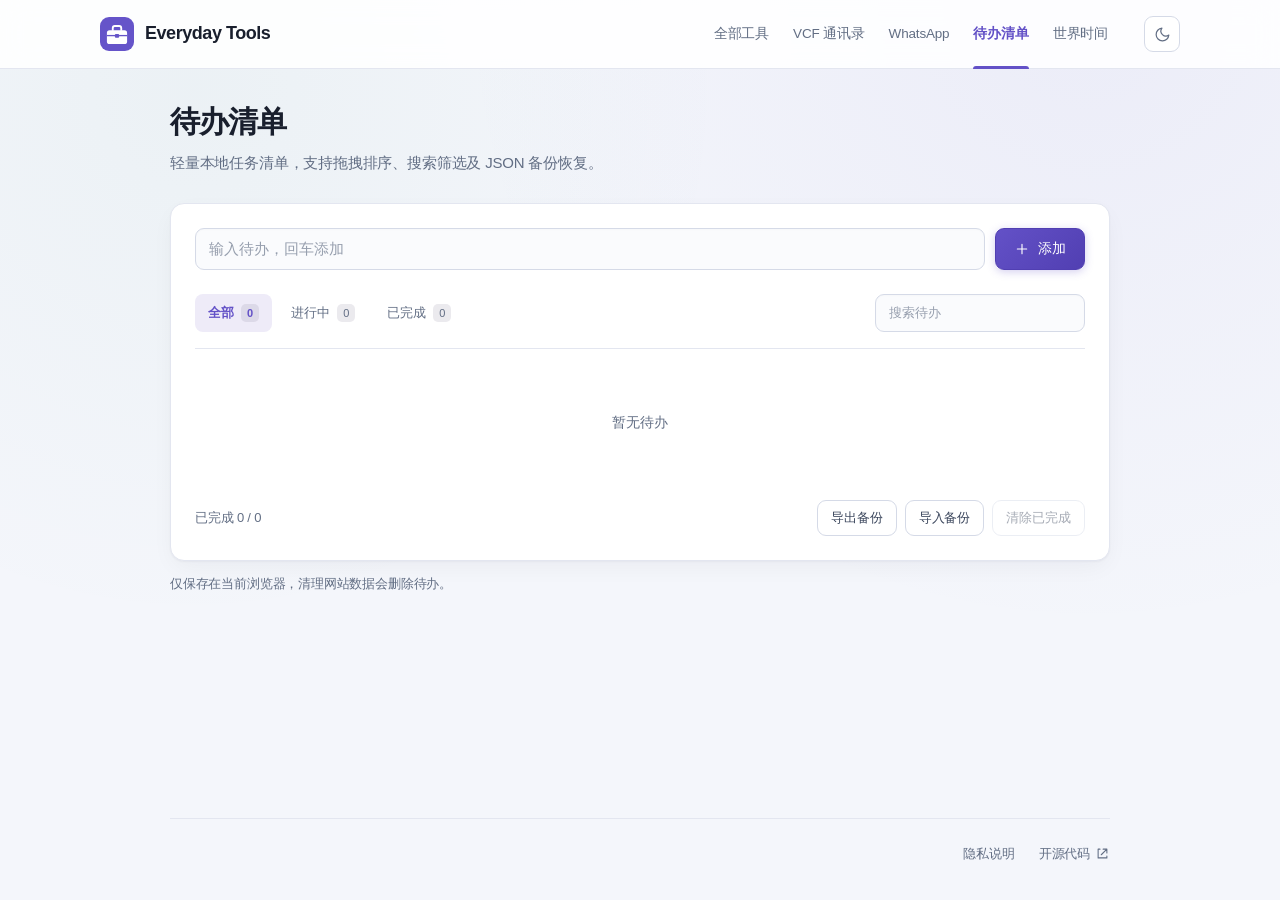
==== todo.html @ eb7e9fa4 "Expand phone dial code database to 200+ countries with complete African nations and smart relevance " ====
<!doctype html>
<html lang="zh-CN">
<head>
  <meta charset="utf-8">
  <meta name="viewport" content="width=device-width, initial-scale=1">
  <meta name="theme-color" content="#ffffff" media="(prefers-color-scheme: light)">
  <meta name="theme-color" content="#0f1117" media="(prefers-color-scheme: dark)">
  <meta name="description" content="简单的本地待办清单，支持搜索、完成标记、编辑和排序，数据保存在当前浏览器。">
  <title>Everyday Tools</title>
  <link rel="stylesheet" href="styles.css?v=10">
  <link rel="icon" href="favicon.svg?v=3" type="image/svg+xml">
  <script>
    if (window.self !== window.top) document.documentElement.classList.add('embedded');
    const savedTheme = localStorage.getItem('theme');
    if (savedTheme) document.documentElement.setAttribute('data-theme', savedTheme);
  </script>
</head>
<body class="tool-page">
  <a class="skip-link" href="#main">跳到主要内容</a>
  <div class="layout">
    <header class="site-header">
      <div class="header-inner">
        <a class="brand" href="index.html"><span class="logo"><img src="favicon.svg?v=3" width="34" height="34" alt=""></span>Everyday Tools</a>
        <nav class="site-nav" aria-label="主导航">
          <a class="nav-item" href="index.html">全部工具</a>
          <a class="nav-item" href="vcf.html">VCF 通讯录</a>
          <a class="nav-item" href="whatsapp.html">WhatsApp</a>
          <a class="nav-item active" href="todo.html" aria-current="page">待办清单</a>
          <a class="nav-item" href="worldtime.html">世界时间</a>
        </nav>
        <button id="theme-toggle" class="theme-toggle" type="button" aria-label="切换浅色/深色模式" title="切换浅色/深色模式">
          <svg class="sun-icon" viewBox="0 0 24 24" aria-hidden="true"><circle cx="12" cy="12" r="5"/><path d="M12 1v2M12 21v2M4.22 4.22l1.42 1.42M18.36 18.36l1.42 1.42M1 12h2M21 12h2M4.22 19.78l1.42-1.42M18.36 5.64l1.42-1.42"/></svg>
          <svg class="moon-icon" viewBox="0 0 24 24" aria-hidden="true"><path d="M21 12.79A9 9 0 1 1 11.21 3 7 7 0 0 0 21 12.79z"/></svg>
        </button>
      </div>
    </header>
    <main id="main" tabindex="-1">
      <header class="page-header">
        <h1>待办清单</h1>
        <p class="intro">轻量本地任务清单，支持拖拽排序、搜索筛选及 JSON 备份恢复。</p>
      </header>
      <section class="card" aria-label="待办列表">
        <div class="add-row">
          <input id="new" aria-label="新待办事项" placeholder="输入待办，回车添加" autocomplete="off" maxlength="200">
          <button id="add" class="button primary" type="button"><svg viewBox="0 0 24 24"><path d="M12 5v14M5 12h14"/></svg>添加</button>
        </div>
        <div class="toolbar">
          <div class="tabs" role="group" aria-label="筛选">
            <button class="tab active" aria-pressed="true" data-f="all" type="button">全部 <span class="n" id="n-all">0</span></button>
            <button class="tab" aria-pressed="false" data-f="todo" type="button">进行中 <span class="n" id="n-todo">0</span></button>
            <button class="tab" aria-pressed="false" data-f="done" type="button">已完成 <span class="n" id="n-done">0</span></button>
          </div>
          <input id="search" class="search" aria-label="搜索待办事项" placeholder="搜索待办" autocomplete="off">
        </div>
        <p id="storage-status" class="status error" role="alert" hidden></p>
        <ul class="list" id="list"></ul>
        <div class="empty" id="empty" hidden>暂无待办</div>
        <div class="foot">
          <span id="summary" role="status" aria-live="polite">已完成 0 / 0</span>
          <div class="foot-actions">
            <button id="export" class="button ghost" type="button" title="导出待办数据备份">导出备份</button>
            <label class="button ghost import-label" title="导入待办 JSON 数据">导入备份<input id="import" type="file" accept=".json,application/json" hidden></label>
            <button id="clear" class="button ghost" type="button">清除已完成</button>
          </div>
        </div>
      </section>
      <p class="hint">仅保存在当前浏览器，清理网站数据会删除待办。</p>

    </main>
    <footer class="site-footer">
      <div class="footer-links"><a href="index.html#privacy">隐私说明</a><a href="https://github.com/Alex97FR/alex97fr.github.io" target="_blank" rel="noopener noreferrer">开源代码 <svg viewBox="0 0 24 24" aria-hidden="true"><path d="M8 5H5v14h14v-3M13 5h6v6M19 5l-9 9"/></svg></a></div>
    </footer>
  </div>
  <script>
    const KEY = 'wctools.todo.v1';
    const $ = id => document.getElementById(id);
    let items = [];
    let filter = 'all';
    let dragId = null;

    let storageBlocked = false;
    try {
      items = JSON.parse(localStorage.getItem(KEY) || '[]');
      if (!Array.isArray(items) || !items.every(item => item && typeof item.id === 'string' && typeof item.text === 'string' && typeof item.done === 'boolean')) throw new Error('Invalid todo data');
    } catch {
      items = [];
      storageBlocked = true;
      $('storage-status').hidden = false;
      $('storage-status').textContent = '无法读取本地待办。为避免覆盖原数据，已暂停修改；请先备份浏览器数据并检查存储权限。';
      $('new').disabled = true;
      $('add').disabled = true;
    }

    const save = () => {
      if (storageBlocked) return;
      try { localStorage.setItem(KEY, JSON.stringify(items)); $('storage-status').hidden = true; }
      catch {
        $('storage-status').hidden = false;
        $('storage-status').textContent = '本次修改未能保存到浏览器，刷新后可能丢失。请先复制重要事项，并检查存储空间或权限。';
      }
    };

    function counts() {
      const done = items.filter(i => i.done).length;
      $('n-all').textContent = items.length;
      $('n-todo').textContent = items.length - done;
      $('n-done').textContent = done;
      $('clear').disabled = done === 0;
      $('summary').textContent = `已完成 ${done} / ${items.length}`;
    }

    function visible() {
      const q = $('search').value.trim().toLowerCase();
      return items.filter(i => {
        const matchTab = filter === 'all' || (filter === 'done') === !!i.done;
        const matchQ = !q || (i.text || '').toLowerCase().includes(q);
        return matchTab && matchQ;
      });
    }

    function render() {
      counts();
      const box = $('list');
      box.replaceChildren();
      const shown = visible();
      $('empty').hidden = shown.length > 0;
      $('empty').textContent = items.length ? '没有匹配的事项' : '暂无待办';
      shown.forEach(item => {
        const li = document.createElement('li');
        li.className = 'item' + (item.done ? ' done' : '');
        li.dataset.id = item.id;


        const grip = document.createElement('button');
        grip.type = 'button';
        grip.draggable = true;
        grip.className = 'drag';
        grip.title = '拖拽排序，或按上下方向键移动';
        grip.setAttribute('aria-label', '排序：' + item.text + '，使用上下方向键移动');
        grip.addEventListener('keydown', e => {
          if (e.key !== 'ArrowUp' && e.key !== 'ArrowDown') return;
          e.preventDefault();
          const target = items[items.indexOf(item) + (e.key === 'ArrowUp' ? -1 : 1)];
          if (!target) return;
          dragId = item.id;
          reorder(target.id);
          dragId = null;
          [...$('list').children].find(row => row.dataset.id === item.id)?.querySelector('.drag').focus();
        });
        grip.innerHTML = '<svg viewBox="0 0 24 24"><circle cx="9" cy="5" r="1.6"/><circle cx="15" cy="5" r="1.6"/><circle cx="9" cy="12" r="1.6"/><circle cx="15" cy="12" r="1.6"/><circle cx="9" cy="19" r="1.6"/><circle cx="15" cy="19" r="1.6"/></svg>';

        const check = document.createElement('button');
        check.className = 'check';
        check.type = 'button';
        check.title = item.done ? '标为未完成' : '标为已完成';
        check.setAttribute('aria-label', check.title);
        check.innerHTML = '<svg viewBox="0 0 24 24"><path d="m5 13 4 4L19 7"/></svg>';
        check.addEventListener('click', () => { item.done = !item.done; save(); render(); });

        const txt = document.createElement('span');
        txt.className = 'txt';
        txt.textContent = item.text;
        txt.title = '双击编辑：' + item.text;
        txt.addEventListener('dblclick', () => beginEdit(item, li));

        const del = document.createElement('button');
        del.className = 'del';
        del.type = 'button';
        del.title = '删除';
        del.setAttribute('aria-label', '删除');
        del.innerHTML = '<svg viewBox="0 0 24 24"><path d="M4 7h16M9 7V5a1 1 0 0 1 1-1h4a1 1 0 0 1 1 1v2m3 0-1 13a1 1 0 0 1-1 1H8a1 1 0 0 1-1-1L6 7"/></svg>';
        del.addEventListener('click', () => { items = items.filter(x => x.id !== item.id); save(); render(); });

        const edit = document.createElement('button');
        edit.className = 'del';
        edit.type = 'button';
        edit.setAttribute('aria-label', '编辑：' + item.text);
        edit.title = '编辑';
        edit.innerHTML = '<svg viewBox="0 0 24 24"><path d="m15 4 5 5M4 20l5-1L21 7l-5-5L4 14Z"/></svg>';
        edit.addEventListener('click', () => beginEdit(item, li));
        li.append(grip, check, txt, edit, del);

        li.addEventListener('dragstart', e => {
          if (!e.target.closest('.drag')) { e.preventDefault(); return; }
          dragId = item.id;
          li.classList.add('dragging');
          e.dataTransfer.effectAllowed = 'move';
          e.dataTransfer.setData('text/plain', item.id);
        });
        li.addEventListener('dragover', e => {
          if (!dragId) return;
          e.preventDefault();
          li.classList.add('over');
        });
        li.addEventListener('dragleave', () => li.classList.remove('over'));
        li.addEventListener('drop', e => {
          e.preventDefault();
          li.classList.remove('over');
          if (dragId && dragId !== item.id) reorder(item.id);
        });
        li.addEventListener('dragend', () => {
          dragId = null;
          document.querySelectorAll('.item').forEach(x => x.classList.remove('dragging', 'over'));
        });

        box.append(li);
      });
    }

    function reorder(targetId) {
      const from = items.findIndex(i => i.id === dragId);
      const to = items.findIndex(i => i.id === targetId);
      if (from < 0 || to < 0 || from === to) return;
      const [moved] = items.splice(from, 1);
      const to2 = items.findIndex(i => i.id === targetId);
      items.splice(to2 + (from < to ? 1 : 0), 0, moved);
      save();
      render();
    }

    function beginEdit(item, li) {
      if (li.classList.contains('editing')) return;
      li.classList.add('editing');
      const input = document.createElement('input');
      input.className = 'edit-input';
      input.setAttribute('aria-label', '编辑待办事项');
      input.value = item.text;
      input.maxLength = 200;
      const txt = li.querySelector('.txt');
      txt.replaceWith(input);
      input.focus();
      input.select();
      let done = false;
      const commit = keep => {
        if (done) return;
        done = true;
        const val = input.value.trim();
        if (keep && val) item.text = val;
        save();
        render();
      };
      input.addEventListener('keydown', e => {
        if (e.key === 'Enter' && !e.isComposing) commit(true);
        else if (e.key === 'Escape') commit(false);
      });
      input.addEventListener('blur', () => commit(true));
    }

    function add() {
      if (storageBlocked) return;
      const text = $('new').value.trim();
      if (!text) return;
      items.unshift({ id: Date.now().toString(36) + Math.random().toString(36).slice(2, 7), text, done: false });
      $('new').value = '';
      save();
      render();
      $('new').focus();
    }

    function showToast(message) {
      if (typeof document === 'undefined' || !document.body || typeof document.body.appendChild !== 'function') return;
      let box = document.getElementById('toast-container');
      if (!box) {
        box = document.createElement('div');
        box.id = 'toast-container';
        box.className = 'toast-container';
        box.setAttribute('aria-live', 'polite');
        document.body.appendChild(box);
      }
      const toast = document.createElement('div');
      toast.className = 'toast';
      toast.textContent = message;
      box.appendChild(toast);
      requestAnimationFrame(() => toast.classList.add('show'));
      setTimeout(() => {
        toast.classList.remove('show');
        setTimeout(() => toast.remove && toast.remove(), 250);
      }, 2200);
    }

    $('add').addEventListener('click', add);
    $('new').addEventListener('keydown', e => { if (e.key === 'Enter' && !e.isComposing) add(); });
    $('search').addEventListener('input', render);
    document.querySelectorAll('.tab').forEach(t => t.addEventListener('click', () => {
      filter = t.dataset.f;
      document.querySelectorAll('.tab').forEach(x => { x.classList.toggle('active', x === t); x.setAttribute('aria-pressed', String(x === t)); });
      render();
    }));
    $('clear').addEventListener('click', () => {
      const doneCount = items.filter(i => i.done).length;
      if (!doneCount) return;
      items = items.filter(i => !i.done);
      save();
      render();
      showToast(`已清除 ${doneCount} 项已完成事项`);
    });

    $('export').addEventListener('click', () => {
      if (!items.length) {
        showToast('当前暂无待办事项可导出');
        return;
      }
      const data = JSON.stringify(items, null, 2);
      const blob = new Blob([data], { type: 'application/json' });
      const url = URL.createObjectURL(blob);
      const a = document.createElement('a');
      a.href = url;
      a.download = `todos-backup-${new Date().toISOString().slice(0, 10)}.json`;
      a.click();
      setTimeout(() => URL.revokeObjectURL(url), 1000);
      showToast(`已导出 ${items.length} 条待办备份`);
    });

    $('import').addEventListener('change', event => {
      if (storageBlocked) {
        showToast('本地存储受限，无法导入');
        return;
      }
      const file = event.target?.files?.[0];
      if (!file || typeof FileReader === 'undefined') return;
      const reader = new FileReader();
      reader.onload = e => {
        try {
          const imported = JSON.parse(e.target.result);
          if (!Array.isArray(imported)) throw new Error('Format error');
          const valid = imported.filter(item => item && typeof item.text === 'string');
          if (!valid.length) throw new Error('Empty');
          let added = 0;
          const existingIds = new Set(items.map(i => i.id));
          valid.forEach(v => {
            const id = (v.id && !existingIds.has(v.id)) ? v.id : Date.now().toString(36) + Math.random().toString(36).slice(2, 7);
            items.push({ id, text: v.text.trim(), done: !!v.done });
            existingIds.add(id);
            added++;
          });
          save();
          render();
          showToast(`已成功导入 ${added} 条事项`);
        } catch {
          showToast('导入失败：文件格式不符合待办 JSON 规范');
        }
      };
      reader.readAsText(file);
      event.target.value = '';
    });

    const themeBtn = $('theme-toggle');
    if (themeBtn) {
      themeBtn.addEventListener('click', () => {
        const isDark = document.documentElement.getAttribute('data-theme') === 'dark' ||
          (!document.documentElement.getAttribute('data-theme') && window.matchMedia && window.matchMedia('(prefers-color-scheme: dark)').matches);
        const next = isDark ? 'light' : 'dark';
        document.documentElement.setAttribute('data-theme', next);
        try { localStorage.setItem('theme', next); } catch {}
        showToast(next === 'dark' ? '已切换至深色模式 🌙' : '已切换至浅色模式 ☀️');
      });
    }

    render();
  </script>
</body>
</html>
---- styles.css ----
:root {
  color-scheme: light dark;
  --bg: #f4f6fb;
  --panel: #ffffff;
  --field: #fafbfd;
  --line: #e3e6f0;
  --line-light: #edf0f7;
  --text: #191f2d;
  --muted: #626e84;
  --blue: #6351c7;
  --blue-hover: #513fb2;
  --blue-subtle: #f0edfa;
  --danger: #b63e50;
  --ok: #19795e;
  --btn-bg: #ffffff;
  --btn-border: #d5dae7;
  --btn-text: #3c475d;
  --btn-hover-bg: #f3f1fa;
  --btn-hover-border: #c4bcd8;
  --input-border: #d5dae7;
  --input-focus-border: #6351c7;
  --input-focus-ring: rgba(99, 81, 199, 0.16);
  --status-bg: #f6f5fb;
  --status-border: #eae8f4;
  --status-text: #6b6388;
  --table-head-bg: #f8f9fd;
  --tab-active-bg: #eeebf8;
  --focus-ring: #a195de;
  --selection-bg: #e4dffb;
  --card-shadow: 0 1px 2px rgba(15, 23, 42, 0.04), 0 8px 24px -4px rgba(15, 23, 42, 0.05), inset 0 1px 0 rgba(255, 255, 255, 0.95);
  --toast-bg: rgba(22, 26, 38, 0.96);
  --toast-text: #ffffff;
  --icon-purple-bg: #eeebfa;
  --icon-purple-text: #745ec8;
  --icon-green-bg: #e6f6ee;
  --icon-green-text: #268265;
  --icon-amber-bg: #fef3e0;
  --icon-amber-text: #b07a2a;
  font-family: Inter, ui-sans-serif, -apple-system, BlinkMacSystemFont, "Segoe UI", Roboto, "PingFang SC", "Microsoft YaHei", sans-serif;
}

@media (prefers-color-scheme: dark) {
  :root:not([data-theme="light"]) {
    --bg: #0b0d13;
    --panel: #13161f;
    --field: #0e1017;
    --line: #222635;
    --line-light: #1b1e2a;
    --text: #eff2f8;
    --muted: #919daf;
    --blue: #7c6cef;
    --blue-hover: #9283f6;
    --blue-subtle: #24203e;
    --danger: #e25c71;
    --ok: #2db388;
    --btn-bg: #181b25;
    --btn-border: #282e40;
    --btn-text: #cbd4e6;
    --btn-hover-bg: #222736;
    --btn-hover-border: #4d4677;
    --input-border: #282e40;
    --input-focus-border: #7c6cef;
    --input-focus-ring: rgba(124, 108, 239, 0.25);
    --status-bg: #181a24;
    --status-border: #272c3d;
    --status-text: #b3bdd2;
    --table-head-bg: #0f1119;
    --tab-active-bg: #262242;
    --focus-ring: #7c6cef;
    --selection-bg: #3c3466;
    --card-shadow: 0 1px 3px rgba(0, 0, 0, 0.4), 0 10px 32px -4px rgba(0, 0, 0, 0.55), inset 0 1px 0 rgba(255, 255, 255, 0.05);
    --toast-bg: rgba(242, 245, 255, 0.96);
    --toast-text: #0e1017;
    --icon-purple-bg: #231e3b;
    --icon-purple-text: #b3a4f8;
    --icon-green-bg: #12261e;
    --icon-green-text: #5bd4a7;
    --icon-amber-bg: #2e2112;
    --icon-amber-text: #f5ba5a;
  }
}

html[data-theme="dark"] {
  --bg: #0b0d13;
  --panel: #13161f;
  --field: #0e1017;
  --line: #222635;
  --line-light: #1b1e2a;
  --text: #eff2f8;
  --muted: #919daf;
  --blue: #7c6cef;
  --blue-hover: #9283f6;
  --blue-subtle: #24203e;
  --danger: #e25c71;
  --ok: #2db388;
  --btn-bg: #181b25;
  --btn-border: #282e40;
  --btn-text: #cbd4e6;
  --btn-hover-bg: #222736;
  --btn-hover-border: #4d4677;
  --input-border: #282e40;
  --input-focus-border: #7c6cef;
  --input-focus-ring: rgba(124, 108, 239, 0.25);
  --status-bg: #181a24;
  --status-border: #272c3d;
  --status-text: #b3bdd2;
  --table-head-bg: #0f1119;
  --tab-active-bg: #262242;
  --focus-ring: #7c6cef;
  --selection-bg: #3c3466;
  --card-shadow: 0 1px 3px rgba(0, 0, 0, 0.4), 0 10px 32px -4px rgba(0, 0, 0, 0.55), inset 0 1px 0 rgba(255, 255, 255, 0.05);
  --toast-bg: rgba(242, 245, 255, 0.96);
  --toast-text: #0e1017;
  --icon-purple-bg: #231e3b;
  --icon-purple-text: #b3a4f8;
  --icon-green-bg: #12261e;
  --icon-green-text: #5bd4a7;
  --icon-amber-bg: #2e2112;
  --icon-amber-text: #f5ba5a;
}

* { box-sizing: border-box; }
[hidden] { display: none !important; }
html { scroll-behavior: smooth; scroll-padding-top: 24px; }
body {
  margin: 0;
  background-color: var(--bg);
  background-image:
    radial-gradient(circle at 85% 0%, rgba(99, 81, 199, 0.06) 0%, transparent 45%),
    radial-gradient(circle at 15% 10%, rgba(25, 121, 94, 0.04) 0%, transparent 40%);
  color: var(--text);
  font: 15px/1.65 Inter, ui-sans-serif, -apple-system, BlinkMacSystemFont, "Segoe UI", Roboto, "PingFang SC", "Microsoft YaHei", sans-serif;
  letter-spacing: -0.012em;
  -webkit-font-smoothing: antialiased;
  -moz-osx-font-smoothing: grayscale;
  text-rendering: optimizeLegibility;
}

button, input, select, textarea { font: inherit; }
button { cursor: pointer; }
a { color: var(--blue); }
button, a, input, textarea { -webkit-tap-highlight-color: transparent; }
:focus-visible { outline: 3px solid var(--focus-ring); outline-offset: 4px; }
::selection { background: var(--selection-bg); }
svg { width: 20px; height: 20px; fill: none; stroke: currentColor; stroke-width: 1.7; stroke-linecap: round; stroke-linejoin: round; flex-shrink: 0; }
.skip-link { position: fixed; left: 16px; top: -80px; z-index: 1000; padding: 10px 18px; border: 1px solid var(--line); border-radius: 8px; background: var(--panel); color: var(--text); text-decoration: none; box-shadow: var(--card-shadow); }
.skip-link:focus { top: 12px; }
.layout { display: flex; flex-direction: column; min-height: 100vh; }

/* Sticky Glass Header */
.site-header {
  position: sticky;
  top: 0;
  z-index: 100;
  background-color: rgba(255, 255, 255, 0.88);
  backdrop-filter: blur(14px);
  -webkit-backdrop-filter: blur(14px);
  border-bottom: 1px solid var(--line);
  transition: background-color .2s;
}
@media (prefers-color-scheme: dark) {
  :root:not([data-theme="light"]) .site-header { background-color: rgba(19, 22, 31, 0.88); }
}
html[data-theme="dark"] .site-header { background-color: rgba(19, 22, 31, 0.88); }

.header-inner { display: flex; align-items: center; gap: 36px; width: min(1080px, calc(100% - 64px)); min-height: 68px; margin: auto; }
.brand { display: inline-flex; align-items: center; gap: 11px; color: var(--text); font-size: 18px; font-weight: 750; text-decoration: none; white-space: nowrap; letter-spacing: -0.025em; }
.logo { display: grid; place-items: center; flex-shrink: 0; width: 34px; height: 34px; border-radius: 9px; }
.logo img { display: block; width: 100%; height: 100%; }
.site-nav { margin-left: auto; display: flex; align-items: center; gap: 24px; }
.nav-item { position: relative; display: flex; align-items: center; height: 68px; color: var(--muted); text-decoration: none; font-size: 13.5px; font-weight: 500; white-space: nowrap; transition: color .15s; }
.nav-item:hover, .nav-item.active { color: var(--blue); }
.nav-item.active { font-weight: 650; }
.nav-item.active::after { content: ""; position: absolute; inset: auto 0 -1px; height: 3px; border-radius: 3px 3px 0 0; background: var(--blue); }

.theme-toggle {
  display: grid;
  place-items: center;
  width: 36px;
  height: 36px;
  padding: 0;
  border: 1px solid var(--btn-border);
  border-radius: 9px;
  background: var(--btn-bg);
  color: var(--muted);
  cursor: pointer;
  transition: all .15s ease;
}
.theme-toggle:hover { color: var(--blue); border-color: var(--blue); background: var(--btn-hover-bg); transform: scale(1.04); }
.theme-toggle svg { width: 17px; height: 17px; }
.sun-icon { display: none; }
.moon-icon { display: block; }
@media (prefers-color-scheme: dark) {
  :root:not([data-theme="light"]) .sun-icon { display: block; }
  :root:not([data-theme="light"]) .moon-icon { display: none; }
}
html[data-theme="dark"] .sun-icon { display: block !important; }
html[data-theme="dark"] .moon-icon { display: none !important; }
html[data-theme="light"] .sun-icon { display: none !important; }
html[data-theme="light"] .moon-icon { display: block !important; }

/* Main Container: 宽度按场景精细调配 */
main { flex: 1; width: min(1080px, calc(100% - 64px)); min-width: 0; margin: 0 auto; padding: 0 0 24px; }
.tool-page main { width: min(940px, calc(100% - 64px)); }

.site-footer {
  display: flex;
  align-items: center;
  justify-content: space-between;
  flex-wrap: wrap;
  gap: 16px 24px;
  width: min(1080px, calc(100% - 64px));
  margin: 48px auto 0;
  padding: 24px 0 36px;
  border-top: 1px solid var(--line);
  color: var(--muted);
  font-size: 13px;
}
.tool-page .site-footer { width: min(940px, calc(100% - 64px)); }
.footer-privacy {
  display: inline-flex;
  align-items: center;
  gap: 9px;
  max-width: 680px;
  line-height: 1.6;
}
.footer-privacy svg { width: 16px; height: 16px; color: var(--ok); flex-shrink: 0; }
.footer-privacy strong { color: var(--text); font-weight: 600; }
.footer-links { display: flex; gap: 24px; margin-left: auto; }
.footer-links a { display: inline-flex; align-items: center; gap: 5px; color: var(--muted); text-decoration: none; }
.footer-links a:hover { color: var(--blue); }
.footer-links svg { width: 15px; height: 15px; }

/* Page Header & Typography */
h1 { margin: 0; font-size: 30px; font-weight: 750; letter-spacing: -.035em; line-height: 1.25; }
.home-page h1 { font-size: 38px; font-weight: 800; letter-spacing: -.04em; }
.page-header { padding: 34px 0 10px; }
.home-page .page-header { padding: 44px 0 26px; }
.intro { margin: 10px 0 0; color: var(--muted); font-size: 15px; line-height: 1.6; }

/* Buttons */
.button {
  display: inline-flex;
  align-items: center;
  justify-content: center;
  gap: 8px;
  min-height: 42px;
  padding: 9px 18px;
  border: 1px solid var(--btn-border);
  border-radius: 9px;
  background: var(--btn-bg);
  color: var(--btn-text);
  font-size: 13.5px;
  font-weight: 550;
  text-decoration: none;
  white-space: nowrap;
  box-shadow: 0 1px 2px rgba(0, 0, 0, 0.04);
  transition: background .15s, border-color .15s, transform .1s, box-shadow .15s;
}
.button:hover { background: var(--btn-hover-bg); border-color: var(--btn-hover-border); }
.button:active { transform: scale(0.98); }
.button.primary {
  background: linear-gradient(135deg, var(--blue) 0%, var(--blue-hover) 100%);
  border-color: var(--blue-hover);
  color: #fff;
  box-shadow: 0 2px 8px rgba(99, 81, 199, 0.28);
}
.button.primary:hover {
  background: linear-gradient(135deg, var(--blue-hover) 0%, #46369f 100%);
  box-shadow: 0 4px 14px rgba(99, 81, 199, 0.38);
}
.button:disabled { cursor: not-allowed; opacity: .45; box-shadow: none; transform: none; }
.button svg { width: 16px; height: 16px; }
.button.ghost { min-height: 36px; padding: 6px 13px; font-size: 13px; box-shadow: none; }

/* Cards & Surface Polish */
.card {
  min-width: 0;
  margin-top: 18px;
  padding: 24px;
  border: 1px solid var(--line);
  border-radius: 14px;
  background: var(--panel);
  box-shadow: var(--card-shadow);
}
.section-head { display: flex; align-items: center; justify-content: space-between; flex-wrap: wrap; gap: 10px; margin-bottom: 18px; }
.section-head h2 { display: flex; align-items: center; gap: 9px; margin: 0; font-size: 16px; font-weight: 650; }
.section-head label { font: inherit; color: inherit; }
.step { display: grid; place-items: center; width: 24px; height: 24px; border-radius: 7px; background: var(--icon-purple-bg); color: var(--blue); font-size: 12px; font-weight: 700; }
.caption, .hint { color: var(--muted); font-size: 13px; }
.hint { margin: 12px 0 0; line-height: 1.7; }

/* Options 表单在宽屏下自适应比例，避免输入框被无限拉长 */
.options { display: flex; flex-wrap: wrap; align-items: flex-end; gap: 16px 20px; }
.options label { flex: 0 1 200px; min-width: 150px; }
label { display: grid; gap: 7px; color: var(--text); font-size: 13px; font-weight: 550; }

input, select, textarea {
  width: 100%;
  min-width: 0;
  border: 1px solid var(--input-border);
  border-radius: 9px;
  background: var(--field);
  color: var(--text);
  box-shadow: 0 1px 2px rgba(0, 0, 0, 0.02) inset;
  transition: border-color .15s, box-shadow .15s, background-color .15s;
}
input, select { height: 42px; padding: 0 13px; }
textarea { display: block; min-height: 218px; padding: 14px; resize: vertical; line-height: 1.9; font-size: 14.5px; }
input::placeholder, textarea::placeholder { color: var(--muted); opacity: .65; font-weight: 400; }
input:focus, select:focus, textarea:focus { border-color: var(--input-focus-border); box-shadow: 0 0 0 3.5px var(--input-focus-ring); outline: none; background: var(--panel); }
.option-check { display: flex; align-items: center; gap: 9px; height: 42px; cursor: pointer; flex: 0 0 auto; margin-bottom: 2px; }
.option-check input { width: 17px; height: 17px; margin: 0; accent-color: var(--blue); cursor: pointer; }

.workspace { display: grid; grid-template-columns: 1.05fr 0.95fr; gap: 20px; align-items: start; }
.actions { display: flex; align-items: center; flex-wrap: wrap; gap: 9px; margin-top: 18px; }
.status { margin: 16px 0 0; padding: 11px 14px; border: 1px solid var(--status-border); border-radius: 8px; background: var(--status-bg); color: var(--status-text); font-size: 13px; overflow-wrap: anywhere; }
.status:empty { margin: 0; padding: 0; border: 0; }
.status.error { color: var(--danger); border-color: #f0d6db; background: rgba(182, 62, 80, 0.08); }

/* Tool Cards 首页网格 */
.tool-grid { display: grid; grid-template-columns: repeat(auto-fit, minmax(230px, 1fr)); gap: 20px; }
.tool-card { display: flex; flex-direction: column; min-width: 0; padding: 26px; border: 1px solid var(--line); border-radius: 14px; background: var(--panel); color: var(--text); text-decoration: none; box-shadow: var(--card-shadow); transition: transform .18s, border-color .18s, box-shadow .18s; }
.tool-card:hover { transform: translateY(-4px); border-color: #beb4e6; box-shadow: 0 14px 32px -4px rgba(36, 32, 60, 0.12); }
.tool-card-top { display: flex; align-items: center; justify-content: space-between; }
.tool-icon { display: grid; place-items: center; width: 46px; height: 46px; border-radius: 12px; }
.tool-icon svg { width: 23px; height: 23px; }
.purple { background: var(--icon-purple-bg); color: var(--icon-purple-text); }
.green { background: var(--icon-green-bg); color: var(--icon-green-text); }
.amber { background: var(--icon-amber-bg); color: var(--icon-amber-text); }
.blue-theme { background: rgba(99, 81, 199, 0.1); color: var(--blue); }
.card-arrow { display: grid; color: #a2a9b6; transition: transform .18s, color .18s; }
.tool-card:hover .card-arrow { transform: translateX(3px); color: var(--blue); }
.card-arrow svg { width: 18px; height: 18px; }
.tool-card h2 { margin: 18px 0 0; font-size: 19px; font-weight: 650; }
.tool-description { flex: 1; margin: 10px 0 0; color: var(--muted); font-size: 13.5px; line-height: 1.8; }

.trust-badges { display: flex; flex-wrap: wrap; gap: 8px; margin-top: 14px; }
.trust-pill { display: inline-flex; align-items: center; gap: 6px; padding: 5px 12px; border-radius: 999px; background: var(--status-bg); border: 1px solid var(--status-border); color: var(--muted); font-size: 12px; font-weight: 550; }
.trust-pill svg { width: 14px; height: 14px; color: var(--ok); }

/* Table & Rows */
.preview { overflow: hidden; border: 1px solid var(--line); border-radius: 10px; }
.preview-head, .contact { display: grid; grid-template-columns: 1fr 1fr; gap: 12px; padding: 12px 16px; }
.preview-head { background: var(--table-head-bg); color: var(--muted); font-size: 12px; font-weight: 650; text-transform: uppercase; letter-spacing: 0.03em; }
#contacts { max-height: 330px; overflow: auto; }
.contact { border-top: 1px solid var(--line); font-size: 14px; }
.contact span { min-width: 0; overflow-wrap: anywhere; }
.contact span + span { color: var(--muted); font-variant-numeric: tabular-nums; }
.empty { padding: 46px 16px; text-align: center; color: var(--muted); font-size: 14px; }
.empty svg { display: block; width: 34px; height: 34px; margin: 0 auto 14px; color: var(--muted); opacity: .7; stroke-width: 1.2; }
.preview-foot { display: flex; align-items: center; justify-content: flex-end; flex-wrap: wrap; gap: 12px; margin-top: 18px; }

.table { margin-top: 18px; overflow: auto; border: 1px solid var(--line); border-radius: 10px; background: var(--panel); }
.head, .row { display: grid; grid-template-columns: minmax(260px,1.2fr) minmax(130px,.55fr) minmax(180px,.75fr) 38px; align-items: center; gap: 14px; min-width: 720px; padding: 12px 16px; }
.head { background: var(--table-head-bg); color: var(--muted); font-size: 12px; font-weight: 650; text-transform: uppercase; letter-spacing: 0.03em; }
.row { border-top: 1px solid var(--line-light); font-size: 13.5px; transition: background .12s; }
.row:hover { background: rgba(99, 81, 199, 0.02); }
.row input { height: 40px; font-size: 14px; }
.link { min-width: 0; overflow-wrap: anywhere; color: var(--blue); font-weight: 500; font-family: ui-monospace, SFMono-Regular, Menlo, Monaco, Consolas, monospace; font-size: 13px; }
.link.pending { color: var(--muted); font-weight: 400; font-family: inherit; font-size: 13.5px; }

/* 链接生成轻微淡入动效 */
@keyframes linkPop {
  from { opacity: 0.3; transform: translateX(-3px); }
  to { opacity: 1; transform: translateX(0); }
}
.link:not(.pending) { animation: linkPop .2s ease-out; }

.delete, .del { display: grid; place-items: center; flex-shrink: 0; width: 36px; height: 36px; padding: 0; border: 0; border-radius: 8px; background: transparent; color: var(--muted); transition: all .15s; }
.delete { font-size: 20px; }
.delete:hover, .del:hover { color: var(--danger); background: rgba(182, 62, 80, 0.1); }
.del svg { width: 16px; height: 16px; }
.add-row { display: flex; gap: 10px; }
.add-row input { flex: 1; }

/* Todo List */
.toolbar { display: flex; align-items: center; flex-wrap: wrap; gap: 12px; margin-top: 24px; padding-bottom: 16px; border-bottom: 1px solid var(--line); }
.tabs { display: flex; gap: 6px; flex: 1; }
.tab { display: inline-flex; align-items: center; gap: 7px; min-height: 38px; padding: 6px 12px; border: 1px solid transparent; border-radius: 8px; background: transparent; color: var(--muted); font-size: 13px; font-weight: 500; cursor: pointer; transition: all .15s; }
.tab.active { background: var(--tab-active-bg); color: var(--blue); font-weight: 650; }
.tab .n { padding: 0 6px; border-radius: 5px; background: rgba(120, 115, 140, 0.15); font-size: 11px; }
.search { flex: 0 1 210px; height: 38px; font-size: 13px; }
.list { display: flex; flex-direction: column; gap: 8px; margin: 16px 0 0; padding: 0; list-style: none; }
.item { display: flex; align-items: center; gap: 10px; padding: 12px 14px; border: 1px solid var(--line); border-radius: 10px; background: var(--panel); transition: border-color .15s, background .15s; }
.item:hover { border-color: #c9c1e7; }
.item.done { background: var(--field); opacity: .85; }
.item.over { border-color: var(--blue); }
.item.dragging { opacity: .4; }
.drag { display: grid; place-items: center; flex-shrink: 0; width: 24px; height: 36px; padding: 0; border: 0; border-radius: 5px; background: transparent; cursor: grab; color: var(--muted); opacity: .7; }
.drag svg { width: 16px; height: 16px; fill: currentColor; stroke: none; }
.check { display: grid; place-items: center; flex-shrink: 0; width: 24px; height: 24px; padding: 0; border: 1.5px solid var(--input-border); border-radius: 7px; background: var(--panel); color: transparent; cursor: pointer; transition: all .15s; }
.check:hover { border-color: var(--ok); }
.check svg { width: 14px; height: 14px; stroke-width: 2.5; }
.item.done .check { background: var(--ok); border-color: var(--ok); color: white; transform: scale(1.05); }
.item .txt { flex: 1; min-width: 0; overflow-wrap: anywhere; cursor: text; transition: color .15s; }
.item.done .txt { color: var(--muted); text-decoration: line-through; }
.edit-input { flex: 1; min-width: 0; height: 36px; }
.foot { display: flex; align-items: center; justify-content: space-between; flex-wrap: wrap; gap: 12px; margin-top: 20px; color: var(--muted); font-size: 13px; }
.foot-actions { display: flex; align-items: center; gap: 8px; flex-wrap: wrap; }
.import-label { margin: 0; cursor: pointer; }
html.embedded .site-header, html.embedded .site-footer { display: none; }

/* Toast */
.toast-container { position: fixed; bottom: 26px; left: 50%; transform: translateX(-50%); z-index: 1000; display: flex; flex-direction: column; align-items: center; gap: 8px; pointer-events: none; max-width: min(90vw, 420px); }
.toast { padding: 11px 20px; border-radius: 999px; background: var(--toast-bg); color: var(--toast-text); font-size: 13.5px; font-weight: 550; box-shadow: 0 10px 30px rgba(0, 0, 0, 0.25); display: inline-flex; align-items: center; gap: 8px; opacity: 0; transform: translateY(10px) scale(0.96); transition: opacity .2s ease, transform .2s ease; pointer-events: auto; white-space: nowrap; }
.toast.show { opacity: 1; transform: translateY(0) scale(1); }

/* World Time & Clocks */
.local-clock-card {
  position: relative;
  overflow: hidden;
  padding: 26px 28px;
  background: linear-gradient(135deg, var(--panel) 0%, var(--field) 100%);
  border: 1px solid var(--line);
  border-radius: 16px;
  box-shadow: var(--card-shadow);
}
.local-clock-card::before {
  content: "";
  position: absolute;
  top: 0; right: 0;
  width: 280px; height: 100%;
  background: radial-gradient(circle at 100% 0%, rgba(99, 81, 199, 0.08) 0%, transparent 70%);
  pointer-events: none;
}
.local-clock-head {
  display: flex;
  align-items: center;
  justify-content: space-between;
  flex-wrap: wrap;
  gap: 12px;
}
.live-badge {
  display: inline-flex;
  align-items: center;
  gap: 8px;
  padding: 4px 11px;
  border-radius: 999px;
  background: rgba(25, 121, 94, 0.08);
  border: 1px solid rgba(25, 121, 94, 0.2);
  color: var(--ok);
  font-size: 12px;
  font-weight: 600;
  letter-spacing: 0.02em;
}
.live-pulse {
  width: 7px; height: 7px;
  border-radius: 50%;
  background: var(--ok);
  box-shadow: 0 0 0 0 rgba(25, 121, 94, 0.6);
  animation: pulseDot 2s infinite;
}
@keyframes pulseDot {
  0% { box-shadow: 0 0 0 0 rgba(25, 121, 94, 0.6); }
  70% { box-shadow: 0 0 0 8px rgba(25, 121, 94, 0); }
  100% { box-shadow: 0 0 0 0 rgba(25, 121, 94, 0); }
}
.local-clock-body {
  display: flex;
  align-items: baseline;
  justify-content: space-between;
  flex-wrap: wrap;
  gap: 16px;
  margin-top: 14px;
}
.big-clock {
  display: flex;
  align-items: baseline;
  gap: 4px;
  font-size: 46px;
  font-weight: 800;
  letter-spacing: -0.04em;
  font-variant-numeric: tabular-nums;
  line-height: 1;
  color: var(--text);
}
.big-clock .sec {
  font-size: 22px;
  font-weight: 600;
  color: var(--blue);
  opacity: .9;
  min-width: 32px;
}
.local-date-meta {
  display: flex;
  flex-direction: column;
  gap: 4px;
  color: var(--muted);
  font-size: 13.5px;
}
.local-tz-tag {
  display: inline-flex;
  align-items: center;
  gap: 5px;
  font-size: 12.5px;
  font-weight: 550;
  color: var(--text);
}

/* 搜索与过滤栏 */
.clock-search-section {
  margin-top: 20px;
}
.search-input-wrap {
  position: relative;
  display: flex;
  align-items: center;
}
.search-input-wrap svg {
  position: absolute;
  left: 14px;
  width: 18px; height: 18px;
  color: var(--muted);
  pointer-events: none;
}
.search-input-wrap input {
  height: 46px;
  padding-left: 42px;
  padding-right: 36px;
  font-size: 14.5px;
  border-radius: 11px;
}
.search-clear-btn {
  position: absolute;
  right: 12px;
  display: grid;
  place-items: center;
  width: 24px; height: 24px;
  padding: 0;
  border: 0;
  border-radius: 50%;
  background: rgba(120, 120, 140, 0.15);
  color: var(--muted);
  font-size: 14px;
  cursor: pointer;
}
.quick-tags {
  display: flex;
  align-items: center;
  gap: 8px;
  flex-wrap: wrap;
  margin-top: 12px;
}
.quick-tag-label {
  font-size: 12px;
  color: var(--muted);
  font-weight: 500;
}
.quick-tag {
  display: inline-flex;
  align-items: center;
  gap: 5px;
  padding: 4px 10px;
  border: 1px solid var(--btn-border);
  border-radius: 7px;
  background: var(--btn-bg);
  color: var(--btn-text);
  font-size: 12px;
  font-weight: 500;
  cursor: pointer;
  transition: all .15s ease;
}
.quick-tag:hover {
  border-color: var(--blue);
  color: var(--blue);
  background: var(--btn-hover-bg);
}

/* 固定看板网格 */
.board-header {
  display: flex;
  align-items: center;
  justify-content: space-between;
  flex-wrap: wrap;
  gap: 10px;
  margin: 32px 0 16px;
}
.board-header h2 {
  display: flex;
  align-items: center;
  gap: 8px;
  margin: 0;
  font-size: 18px;
  font-weight: 700;
  letter-spacing: -0.02em;
}
.clock-grid {
  display: grid;
  grid-template-columns: repeat(auto-fill, minmax(285px, 1fr));
  gap: 18px;
}

/* 单张国家时钟卡片 */
.clock-card {
  position: relative;
  display: flex;
  flex-direction: column;
  padding: 20px;
  border: 1px solid var(--line);
  border-radius: 14px;
  background: var(--panel);
  box-shadow: var(--card-shadow);
  transition: transform .18s, border-color .18s, box-shadow .18s;
  overflow: hidden;
}
.clock-card:hover {
  transform: translateY(-3px);
  border-color: #c0b7e8;
  box-shadow: 0 12px 30px -4px rgba(36, 32, 60, 0.1);
}
.clock-card-top {
  display: flex;
  align-items: center;
  justify-content: space-between;
  gap: 10px;
}
.country-badge-group {
  display: flex;
  align-items: center;
  gap: 8px;
  min-width: 0;
}
.country-flag {
  font-size: 24px;
  line-height: 1;
}
.country-info {
  display: flex;
  flex-direction: column;
  min-width: 0;
}
.country-name {
  font-size: 15px;
  font-weight: 700;
  color: var(--text);
  white-space: nowrap;
  overflow: hidden;
  text-overflow: ellipsis;
}
.country-sub {
  font-size: 11.5px;
  color: var(--muted);
}
.dial-pill {
  display: inline-flex;
  align-items: center;
  gap: 3px;
  padding: 3px 8px;
  border-radius: 6px;
  background: var(--icon-purple-bg);
  color: var(--blue);
  font-size: 12px;
  font-weight: 700;
  font-family: ui-monospace, SFMono-Regular, Menlo, Monaco, Consolas, monospace;
  cursor: pointer;
  border: 1px solid rgba(99, 81, 199, 0.15);
  transition: all .12s;
}
.dial-pill:hover {
  background: var(--blue);
  color: #fff;
}
.card-pin-btn {
  display: grid;
  place-items: center;
  width: 30px; height: 30px;
  padding: 0;
  border: 0;
  border-radius: 6px;
  background: transparent;
  color: var(--muted);
  cursor: pointer;
  transition: all .15s;
}
.card-pin-btn:hover {
  color: var(--danger);
  background: rgba(182, 62, 80, 0.08);
}
.card-pin-btn svg { width: 16px; height: 16px; }

/* 卡片时间与相对时差展示 */
.clock-card-time {
  margin-top: 14px;
  display: flex;
  align-items: baseline;
  justify-content: space-between;
}
.card-time-num {
  font-size: 34px;
  font-weight: 800;
  letter-spacing: -0.035em;
  font-variant-numeric: tabular-nums;
  line-height: 1;
  color: var(--text);
}
.card-time-num .sec {
  font-size: 16px;
  font-weight: 600;
  color: var(--muted);
  margin-left: 2px;
}
.diff-pill {
  display: inline-flex;
  align-items: center;
  gap: 4px;
  padding: 4px 9px;
  border-radius: 999px;
  font-size: 11.5px;
  font-weight: 650;
  white-space: nowrap;
}
.diff-pill.ahead {
  background: rgba(99, 81, 199, 0.1);
  color: var(--blue);
  border: 1px solid rgba(99, 81, 199, 0.2);
}
.diff-pill.behind {
  background: rgba(41, 131, 103, 0.1);
  color: var(--ok);
  border: 1px solid rgba(41, 131, 103, 0.2);
}
.diff-pill.same {
  background: rgba(120, 115, 140, 0.1);
  color: var(--muted);
  border: 1px solid var(--line);
}

.clock-card-meta {
  display: flex;
  align-items: center;
  justify-content: space-between;
  margin-top: 8px;
  font-size: 12.5px;
  color: var(--muted);
}

/* 适宜联系状态徽章 */
.contact-status-bar {
  display: flex;
  align-items: center;
  justify-content: space-between;
  margin-top: 14px;
  padding-top: 12px;
  border-top: 1px solid var(--line-light);
}
.status-pill {
  display: inline-flex;
  align-items: center;
  gap: 6px;
  padding: 3px 8px;
  border-radius: 6px;
  font-size: 11.5px;
  font-weight: 600;
}
.status-pill.work {
  background: rgba(25, 121, 94, 0.1);
  color: var(--ok);
}
.status-pill.rest {
  background: rgba(182, 62, 80, 0.08);
  color: var(--danger);
}
.status-pill.evening {
  background: rgba(176, 122, 42, 0.1);
  color: var(--icon-amber-text);
}

/* 24 小时拟物昼夜刻度条 */
.day-track {
  position: relative;
  width: 100%;
  height: 6px;
  margin-top: 12px;
  border-radius: 999px;
  background: linear-gradient(90deg, #1b2034 0%, #1e2d5a 25%, #f5bb5d 50%, #4a75b5 75%, #1b2034 100%);
  overflow: visible;
}
.day-thumb {
  position: absolute;
  top: 50%;
  transform: translate(-50%, -50%);
  width: 12px; height: 12px;
  border-radius: 50%;
  background: #ffffff;
  border: 2px solid var(--blue);
  box-shadow: 0 0 6px rgba(0, 0, 0, 0.3);
}

/* 搜索结果列表 / 全部国家区号表 */
.country-list-section {
  margin-top: 36px;
}
.country-table {
  width: 100%;
  border-collapse: separate;
  border-spacing: 0;
  margin-top: 14px;
  border: 1px solid var(--line);
  border-radius: 12px;
  background: var(--panel);
  overflow: hidden;
}
.country-table th {
  background: var(--table-head-bg);
  padding: 12px 16px;
  text-align: left;
  font-size: 12px;
  font-weight: 650;
  color: var(--muted);
  text-transform: uppercase;
  letter-spacing: 0.03em;
  border-bottom: 1px solid var(--line);
}
.country-table td {
  padding: 12px 16px;
  font-size: 13.5px;
  border-bottom: 1px solid var(--line-light);
  color: var(--text);
  vertical-align: middle;
}
.country-table tr:last-child td { border-bottom: 0; }
.country-table tr:hover td { background: rgba(99, 81, 199, 0.02); }
.td-pin-btn {
  display: inline-flex;
  align-items: center;
  gap: 5px;
  padding: 4px 10px;
  border: 1px solid var(--btn-border);
  border-radius: 6px;
  background: var(--btn-bg);
  color: var(--btn-text);
  font-size: 12px;
  font-weight: 550;
  cursor: pointer;
  transition: all .15s;
}
.td-pin-btn:hover, .td-pin-btn.pinned {
  background: var(--blue-subtle);
  border-color: var(--blue);
  color: var(--blue);
}

/* Responsive Breakpoints */
@media (max-width: 1000px) {
  .header-inner { gap: 24px; }
  .site-nav { gap: 16px; }
  .workspace { grid-template-columns: 1fr; gap: 0; }
  .tool-card { padding: 22px; }
}
@media (max-width: 760px) {
  main, .home-page main, .tool-page main, .header-inner, .site-footer, .tool-page .site-footer { width: calc(100% - 36px); }
  .header-inner { flex-wrap: wrap; gap: 0 12px; padding: 14px 0 10px; min-height: auto; }
  .brand { font-size: 17px; }
  .logo { width: 30px; height: 30px; border-radius: 8px; }
  .theme-toggle { margin-left: auto; width: 34px; height: 34px; }
  .site-nav { order: 3; display: grid; grid-template-columns: repeat(5, minmax(0, 1fr)); width: 100%; gap: 4px; margin-top: 10px; margin-left: 0; }
  .nav-item { justify-content: center; height: auto; min-height: 42px; padding: 6px 0; text-align: center; font-size: 11.5px; white-space: normal; line-height: 1.3; }
  .tool-grid { grid-template-columns: 1fr; gap: 14px; }
  .tool-card { padding: 22px; }
  .tool-description { margin-bottom: 0; font-size: 14px; }
  .site-footer { margin-top: 28px; padding-block: 24px; }
  .page-header { padding-top: 22px; }
  h1, .home-page h1 { font-size: 28px; }
  .big-clock { font-size: 36px; }
  .clock-grid { grid-template-columns: 1fr; }
  .card { padding: 18px; }
  .caption { font-size: 12px; }
  .options { gap: 14px; }
  .options label { flex: 1 1 calc(50% - 10px); min-width: 0; }
  .option-check { flex-basis: 100%; height: 32px; }
  textarea { min-height: 200px; font-size: 16px; }
  input { font-size: 16px; }
  .row input { font-size: 16px; }
  .toolbar { align-items: stretch; }
  .tabs { flex-basis: 100%; }
  .tab { flex: 1; justify-content: center; padding-inline: 7px; font-size: 12px; }
  .search { flex: 1; }
  .item { gap: 7px; padding-inline: 7px; font-size: 14px; }
  .add-row .button { padding-inline: 12px; }
  .preview-foot .button { width: 100%; }
}
@media (max-width: 600px) {
  .table { border: 0; border-radius: 0; overflow: visible; background: transparent; }
  .head { display: none; }
  .row { grid-template-columns: minmax(0, 1fr) minmax(0, 1fr) 32px; min-width: 0; gap: 10px; padding: 16px 0; }
  .row .link { grid-column: 1 / -1; padding: 10px; border-radius: 7px; background: var(--field); border: 1px solid var(--line); }
  .country-table { display: block; overflow-x: auto; }
}
@media (max-width: 360px) {
  main, .home-page main, .tool-page main, .header-inner, .site-footer, .tool-page .site-footer { width: calc(100% - 28px); }
  .site-nav { gap: 2px; }
  .nav-item { font-size: 10.5px; }
}
@media (prefers-reduced-motion: reduce) {
  html { scroll-behavior: auto; }
  .tool-card, .button, .toast, .link:not(.pending), .clock-card { transition: none; animation: none; }
  .tool-card:hover, .clock-card:hover { transform: none; }
  .live-pulse { animation: none; }
}
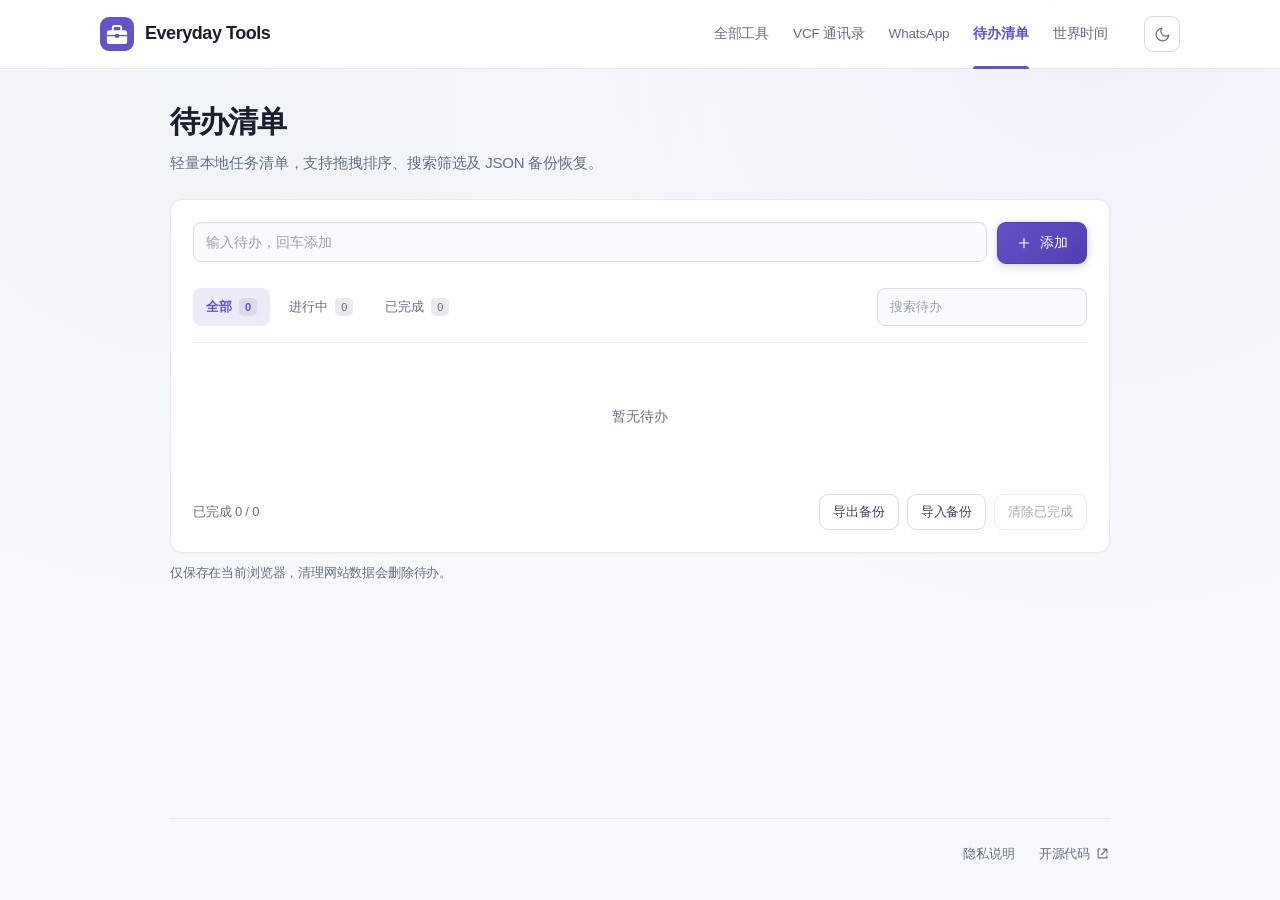
==== commit c32be325: "Refactor cards to ultra-lightweight Linear style: remove isolated top cards, replace heavy shadows w" ====
--- a/todo.html
+++ b/todo.html
@@ -7,7 +7,7 @@
   <meta name="theme-color" content="#0f1117" media="(prefers-color-scheme: dark)">
   <meta name="description" content="简单的本地待办清单，支持搜索、完成标记、编辑和排序，数据保存在当前浏览器。">
   <title>Everyday Tools</title>
-  <link rel="stylesheet" href="styles.css?v=10">
+  <link rel="stylesheet" href="styles.css?v=12">
   <link rel="icon" href="favicon.svg?v=3" type="image/svg+xml">
   <script>
     if (window.self !== window.top) document.documentElement.classList.add('embedded');
--- a/styles.css
+++ b/styles.css
@@ -1,33 +1,33 @@
 :root {
   color-scheme: light dark;
-  --bg: #f4f6fb;
+  --bg: #f8f9fc;
   --panel: #ffffff;
   --field: #fafbfd;
-  --line: #e3e6f0;
-  --line-light: #edf0f7;
+  --line: #e6e9f0;
+  --line-light: #eef1f6;
   --text: #191f2d;
-  --muted: #626e84;
+  --muted: #657086;
   --blue: #6351c7;
   --blue-hover: #513fb2;
   --blue-subtle: #f0edfa;
   --danger: #b63e50;
   --ok: #19795e;
   --btn-bg: #ffffff;
-  --btn-border: #d5dae7;
+  --btn-border: #d7dbe5;
   --btn-text: #3c475d;
-  --btn-hover-bg: #f3f1fa;
+  --btn-hover-bg: #f5f4fb;
   --btn-hover-border: #c4bcd8;
-  --input-border: #d5dae7;
+  --input-border: #d9dde7;
   --input-focus-border: #6351c7;
-  --input-focus-ring: rgba(99, 81, 199, 0.16);
-  --status-bg: #f6f5fb;
-  --status-border: #eae8f4;
+  --input-focus-ring: rgba(99, 81, 199, 0.14);
+  --status-bg: #f7f6fc;
+  --status-border: #ebe9f5;
   --status-text: #6b6388;
   --table-head-bg: #f8f9fd;
   --tab-active-bg: #eeebf8;
   --focus-ring: #a195de;
   --selection-bg: #e4dffb;
-  --card-shadow: 0 1px 2px rgba(15, 23, 42, 0.04), 0 8px 24px -4px rgba(15, 23, 42, 0.05), inset 0 1px 0 rgba(255, 255, 255, 0.95);
+  --card-shadow: 0 1px 3px rgba(0, 0, 0, 0.02), 0 1px 2px rgba(0, 0, 0, 0.02);
   --toast-bg: rgba(22, 26, 38, 0.96);
   --toast-text: #ffffff;
   --icon-purple-bg: #eeebfa;
@@ -44,8 +44,8 @@
     --bg: #0b0d13;
     --panel: #13161f;
     --field: #0e1017;
-    --line: #222635;
-    --line-light: #1b1e2a;
+    --line: #202433;
+    --line-light: #191c27;
     --text: #eff2f8;
     --muted: #919daf;
     --blue: #7c6cef;
@@ -68,7 +68,7 @@
     --tab-active-bg: #262242;
     --focus-ring: #7c6cef;
     --selection-bg: #3c3466;
-    --card-shadow: 0 1px 3px rgba(0, 0, 0, 0.4), 0 10px 32px -4px rgba(0, 0, 0, 0.55), inset 0 1px 0 rgba(255, 255, 255, 0.05);
+    --card-shadow: 0 1px 3px rgba(0, 0, 0, 0.25);
     --toast-bg: rgba(242, 245, 255, 0.96);
     --toast-text: #0e1017;
     --icon-purple-bg: #231e3b;
@@ -84,8 +84,8 @@
   --bg: #0b0d13;
   --panel: #13161f;
   --field: #0e1017;
-  --line: #222635;
-  --line-light: #1b1e2a;
+  --line: #202433;
+  --line-light: #191c27;
   --text: #eff2f8;
   --muted: #919daf;
   --blue: #7c6cef;
@@ -108,7 +108,7 @@
   --tab-active-bg: #262242;
   --focus-ring: #7c6cef;
   --selection-bg: #3c3466;
-  --card-shadow: 0 1px 3px rgba(0, 0, 0, 0.4), 0 10px 32px -4px rgba(0, 0, 0, 0.55), inset 0 1px 0 rgba(255, 255, 255, 0.05);
+  --card-shadow: 0 1px 3px rgba(0, 0, 0, 0.25);
   --toast-bg: rgba(242, 245, 255, 0.96);
   --toast-text: #0e1017;
   --icon-purple-bg: #231e3b;
@@ -276,52 +276,52 @@
 /* Cards & Surface Polish */
 .card {
   min-width: 0;
-  margin-top: 18px;
-  padding: 24px;
+  margin-top: 14px;
+  padding: 22px;
   border: 1px solid var(--line);
-  border-radius: 14px;
+  border-radius: 12px;
   background: var(--panel);
   box-shadow: var(--card-shadow);
 }
-.section-head { display: flex; align-items: center; justify-content: space-between; flex-wrap: wrap; gap: 10px; margin-bottom: 18px; }
-.section-head h2 { display: flex; align-items: center; gap: 9px; margin: 0; font-size: 16px; font-weight: 650; }
+.section-head { display: flex; align-items: center; justify-content: space-between; flex-wrap: wrap; gap: 10px; margin-bottom: 16px; }
+.section-head h2 { display: flex; align-items: center; gap: 8px; margin: 0; font-size: 15.5px; font-weight: 650; letter-spacing: -0.01em; }
 .section-head label { font: inherit; color: inherit; }
-.step { display: grid; place-items: center; width: 24px; height: 24px; border-radius: 7px; background: var(--icon-purple-bg); color: var(--blue); font-size: 12px; font-weight: 700; }
-.caption, .hint { color: var(--muted); font-size: 13px; }
-.hint { margin: 12px 0 0; line-height: 1.7; }
+.step { display: grid; place-items: center; width: 22px; height: 22px; border-radius: 6px; background: var(--icon-purple-bg); color: var(--blue); font-size: 11.5px; font-weight: 700; }
+.caption, .hint { color: var(--muted); font-size: 12.5px; }
+.hint { margin: 10px 0 0; line-height: 1.6; }
 
 /* Options 表单在宽屏下自适应比例，避免输入框被无限拉长 */
-.options { display: flex; flex-wrap: wrap; align-items: flex-end; gap: 16px 20px; }
-.options label { flex: 0 1 200px; min-width: 150px; }
-label { display: grid; gap: 7px; color: var(--text); font-size: 13px; font-weight: 550; }
+.options { display: flex; flex-wrap: wrap; align-items: flex-end; gap: 12px 16px; margin-bottom: 16px; padding-bottom: 16px; border-bottom: 1px solid var(--line-light); }
+.options label { flex: 1 1 130px; min-width: 120px; }
+label { display: grid; gap: 6px; color: var(--text); font-size: 12.5px; font-weight: 550; }
 
 input, select, textarea {
   width: 100%;
   min-width: 0;
   border: 1px solid var(--input-border);
-  border-radius: 9px;
+  border-radius: 8px;
   background: var(--field);
   color: var(--text);
   box-shadow: 0 1px 2px rgba(0, 0, 0, 0.02) inset;
   transition: border-color .15s, box-shadow .15s, background-color .15s;
 }
-input, select { height: 42px; padding: 0 13px; }
-textarea { display: block; min-height: 218px; padding: 14px; resize: vertical; line-height: 1.9; font-size: 14.5px; }
+input, select { height: 40px; padding: 0 12px; font-size: 14px; }
+textarea { display: block; min-height: 200px; padding: 12px 14px; resize: vertical; line-height: 1.8; font-size: 14px; }
 input::placeholder, textarea::placeholder { color: var(--muted); opacity: .65; font-weight: 400; }
-input:focus, select:focus, textarea:focus { border-color: var(--input-focus-border); box-shadow: 0 0 0 3.5px var(--input-focus-ring); outline: none; background: var(--panel); }
-.option-check { display: flex; align-items: center; gap: 9px; height: 42px; cursor: pointer; flex: 0 0 auto; margin-bottom: 2px; }
-.option-check input { width: 17px; height: 17px; margin: 0; accent-color: var(--blue); cursor: pointer; }
-
-.workspace { display: grid; grid-template-columns: 1.05fr 0.95fr; gap: 20px; align-items: start; }
-.actions { display: flex; align-items: center; flex-wrap: wrap; gap: 9px; margin-top: 18px; }
-.status { margin: 16px 0 0; padding: 11px 14px; border: 1px solid var(--status-border); border-radius: 8px; background: var(--status-bg); color: var(--status-text); font-size: 13px; overflow-wrap: anywhere; }
+input:focus, select:focus, textarea:focus { border-color: var(--input-focus-border); box-shadow: 0 0 0 3px var(--input-focus-ring); outline: none; background: var(--panel); }
+.option-check { display: flex; align-items: center; gap: 8px; height: 40px; cursor: pointer; flex: 0 0 auto; margin-bottom: 0; }
+.option-check input { width: 16px; height: 16px; margin: 0; accent-color: var(--blue); cursor: pointer; }
+
+.workspace { display: grid; grid-template-columns: 1.05fr 0.95fr; gap: 18px; align-items: start; }
+.actions { display: flex; align-items: center; flex-wrap: wrap; gap: 8px; margin-top: 16px; }
+.status { margin: 14px 0 0; padding: 10px 13px; border: 1px solid var(--status-border); border-radius: 8px; background: var(--status-bg); color: var(--status-text); font-size: 12.5px; overflow-wrap: anywhere; }
 .status:empty { margin: 0; padding: 0; border: 0; }
 .status.error { color: var(--danger); border-color: #f0d6db; background: rgba(182, 62, 80, 0.08); }
 
 /* Tool Cards 首页网格 */
-.tool-grid { display: grid; grid-template-columns: repeat(auto-fit, minmax(230px, 1fr)); gap: 20px; }
-.tool-card { display: flex; flex-direction: column; min-width: 0; padding: 26px; border: 1px solid var(--line); border-radius: 14px; background: var(--panel); color: var(--text); text-decoration: none; box-shadow: var(--card-shadow); transition: transform .18s, border-color .18s, box-shadow .18s; }
-.tool-card:hover { transform: translateY(-4px); border-color: #beb4e6; box-shadow: 0 14px 32px -4px rgba(36, 32, 60, 0.12); }
+.tool-grid { display: grid; grid-template-columns: repeat(auto-fit, minmax(230px, 1fr)); gap: 18px; }
+.tool-card { display: flex; flex-direction: column; min-width: 0; padding: 22px; border: 1px solid var(--line); border-radius: 12px; background: var(--panel); color: var(--text); text-decoration: none; box-shadow: var(--card-shadow); transition: transform .18s, border-color .18s, box-shadow .18s; }
+.tool-card:hover { transform: translateY(-3px); border-color: var(--blue); box-shadow: 0 8px 20px -4px rgba(36, 32, 60, 0.08); }
 .tool-card-top { display: flex; align-items: center; justify-content: space-between; }
 .tool-icon { display: grid; place-items: center; width: 46px; height: 46px; border-radius: 12px; }
 .tool-icon svg { width: 23px; height: 23px; }
@@ -410,10 +410,10 @@
 .local-clock-card {
   position: relative;
   overflow: hidden;
-  padding: 26px 28px;
-  background: linear-gradient(135deg, var(--panel) 0%, var(--field) 100%);
+  padding: 22px 24px;
+  background: var(--panel);
   border: 1px solid var(--line);
-  border-radius: 16px;
+  border-radius: 14px;
   box-shadow: var(--card-shadow);
 }
 .local-clock-card::before {
@@ -596,18 +596,18 @@
   position: relative;
   display: flex;
   flex-direction: column;
-  padding: 20px;
+  padding: 18px 20px;
   border: 1px solid var(--line);
-  border-radius: 14px;
+  border-radius: 12px;
   background: var(--panel);
   box-shadow: var(--card-shadow);
   transition: transform .18s, border-color .18s, box-shadow .18s;
   overflow: hidden;
 }
 .clock-card:hover {
-  transform: translateY(-3px);
-  border-color: #c0b7e8;
-  box-shadow: 0 12px 30px -4px rgba(36, 32, 60, 0.1);
+  transform: translateY(-2px);
+  border-color: var(--blue);
+  box-shadow: 0 8px 20px -4px rgba(36, 32, 60, 0.08);
 }
 .clock-card-top {
   display: flex;
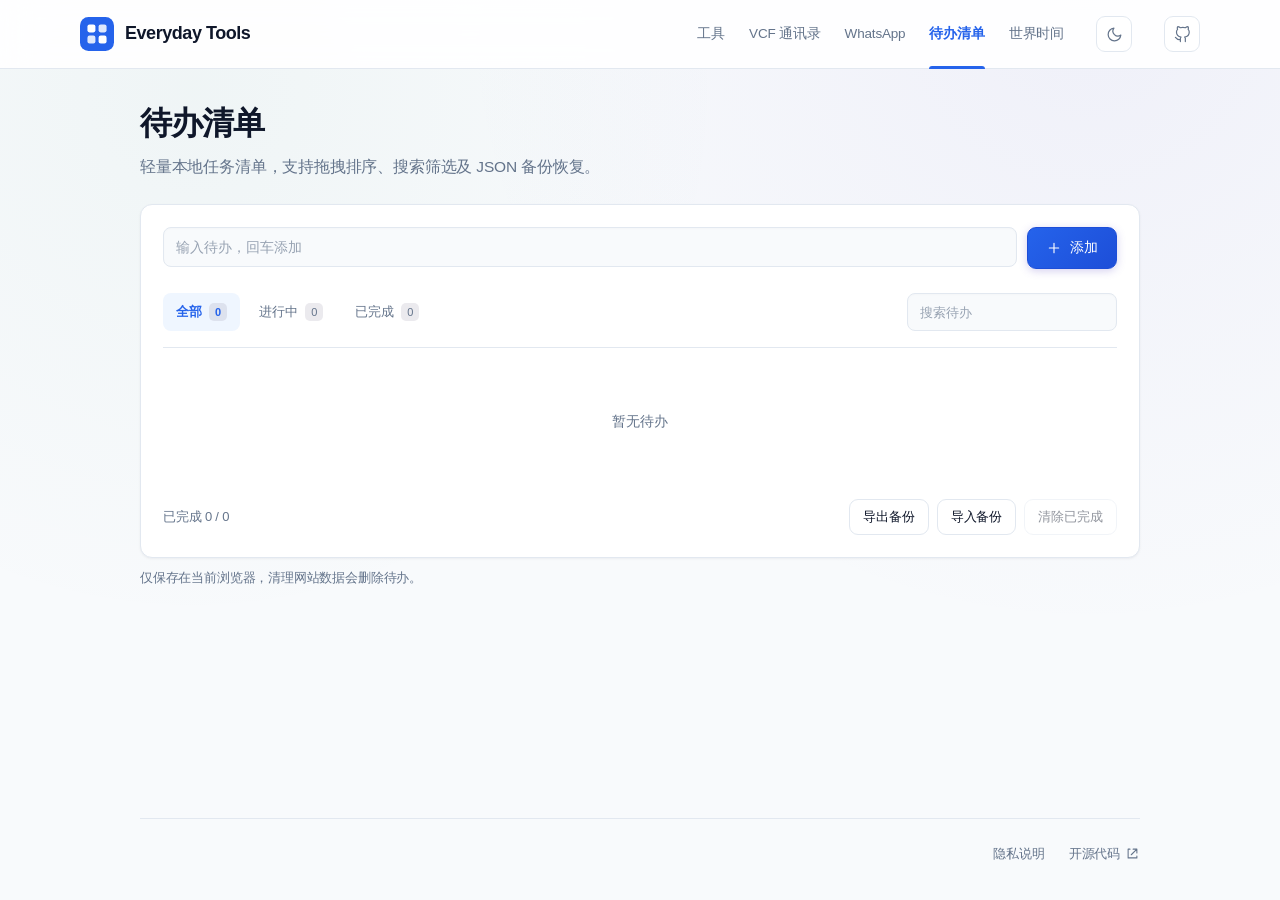
==== commit ddcd6bb9: "Implement full Everyday Tools Modern Light design system: #2563EB primary palette, 2x2 Bento grid, a" ====
--- a/todo.html
+++ b/todo.html
@@ -7,8 +7,8 @@
   <meta name="theme-color" content="#0f1117" media="(prefers-color-scheme: dark)">
   <meta name="description" content="简单的本地待办清单，支持搜索、完成标记、编辑和排序，数据保存在当前浏览器。">
   <title>Everyday Tools</title>
-  <link rel="stylesheet" href="styles.css?v=12">
-  <link rel="icon" href="favicon.svg?v=3" type="image/svg+xml">
+  <link rel="stylesheet" href="styles.css?v=15">
+  <link rel="icon" href="favicon.svg?v=4" type="image/svg+xml">
   <script>
     if (window.self !== window.top) document.documentElement.classList.add('embedded');
     const savedTheme = localStorage.getItem('theme');
@@ -22,7 +22,7 @@
       <div class="header-inner">
         <a class="brand" href="index.html"><span class="logo"><img src="favicon.svg?v=3" width="34" height="34" alt=""></span>Everyday Tools</a>
         <nav class="site-nav" aria-label="主导航">
-          <a class="nav-item" href="index.html">全部工具</a>
+          <a class="nav-item" href="index.html">工具</a>
           <a class="nav-item" href="vcf.html">VCF 通讯录</a>
           <a class="nav-item" href="whatsapp.html">WhatsApp</a>
           <a class="nav-item active" href="todo.html" aria-current="page">待办清单</a>
@@ -32,6 +32,9 @@
           <svg class="sun-icon" viewBox="0 0 24 24" aria-hidden="true"><circle cx="12" cy="12" r="5"/><path d="M12 1v2M12 21v2M4.22 4.22l1.42 1.42M18.36 18.36l1.42 1.42M1 12h2M21 12h2M4.22 19.78l1.42-1.42M18.36 5.64l1.42-1.42"/></svg>
           <svg class="moon-icon" viewBox="0 0 24 24" aria-hidden="true"><path d="M21 12.79A9 9 0 1 1 11.21 3 7 7 0 0 0 21 12.79z"/></svg>
         </button>
+        <a class="theme-toggle" href="https://github.com/Alex97FR/alex97fr.github.io" target="_blank" rel="noopener noreferrer" aria-label="GitHub 仓库" title="GitHub 仓库" style="text-decoration:none;">
+          <svg viewBox="0 0 24 24" aria-hidden="true" fill="none" stroke="currentColor" stroke-width="2" stroke-linecap="round" stroke-linejoin="round"><path d="M9 19c-5 1.5-5-2.5-7-3m14 6v-3.87a3.37 3.37 0 0 0-.94-2.61c3.14-.35 6.44-1.54 6.44-7A5.44 5.44 0 0 0 20 4.77 5.07 5.07 0 0 0 19.91 1S18.73.65 16 2.48a13.38 13.38 0 0 0-7 0C6.27.65 5.09 1 5.09 1A5.07 5.07 0 0 0 5 4.77a5.44 5.44 0 0 0-1.5 3.78c0 5.42 3.3 6.61 6.44 7A3.37 3.37 0 0 0 9 18.13V22"/></svg>
+        </a>
       </div>
     </header>
     <main id="main" tabindex="-1">
--- a/styles.css
+++ b/styles.css
@@ -1,122 +1,128 @@
 :root {
   color-scheme: light dark;
-  --bg: #f8f9fc;
+  --bg: #f8fafc;
   --panel: #ffffff;
-  --field: #fafbfd;
-  --line: #e6e9f0;
-  --line-light: #eef1f6;
-  --text: #191f2d;
-  --muted: #657086;
-  --blue: #6351c7;
-  --blue-hover: #513fb2;
-  --blue-subtle: #f0edfa;
-  --danger: #b63e50;
-  --ok: #19795e;
+  --field: #f8fafc;
+  --line: #e2e8f0;
+  --line-light: #f1f5f9;
+  --text: #0f172a;
+  --muted: #64748b;
+  --blue: #2563eb;
+  --blue-hover: #1d4ed8;
+  --blue-subtle: #eff6ff;
+  --danger: #dc2626;
+  --ok: #16a34a;
   --btn-bg: #ffffff;
-  --btn-border: #d7dbe5;
-  --btn-text: #3c475d;
-  --btn-hover-bg: #f5f4fb;
-  --btn-hover-border: #c4bcd8;
-  --input-border: #d9dde7;
-  --input-focus-border: #6351c7;
-  --input-focus-ring: rgba(99, 81, 199, 0.14);
-  --status-bg: #f7f6fc;
-  --status-border: #ebe9f5;
-  --status-text: #6b6388;
-  --table-head-bg: #f8f9fd;
-  --tab-active-bg: #eeebf8;
-  --focus-ring: #a195de;
-  --selection-bg: #e4dffb;
-  --card-shadow: 0 1px 3px rgba(0, 0, 0, 0.02), 0 1px 2px rgba(0, 0, 0, 0.02);
-  --toast-bg: rgba(22, 26, 38, 0.96);
+  --btn-border: #e2e8f0;
+  --btn-text: #0f172a;
+  --btn-hover-bg: #f1f5f9;
+  --btn-hover-border: #cbd5e1;
+  --input-border: #e2e8f0;
+  --input-focus-border: #2563eb;
+  --input-focus-ring: rgba(37, 99, 235, 0.15);
+  --status-bg: #f8fafc;
+  --status-border: #e2e8f0;
+  --status-text: #475569;
+  --table-head-bg: #f8fafc;
+  --tab-active-bg: #eff6ff;
+  --focus-ring: #2563eb;
+  --selection-bg: #dbeafe;
+  --card-shadow: 0 1px 3px rgba(15, 23, 42, 0.04), 0 1px 2px rgba(15, 23, 42, 0.02);
+  --toast-bg: rgba(15, 23, 42, 0.95);
   --toast-text: #ffffff;
-  --icon-purple-bg: #eeebfa;
-  --icon-purple-text: #745ec8;
-  --icon-green-bg: #e6f6ee;
-  --icon-green-text: #268265;
-  --icon-amber-bg: #fef3e0;
-  --icon-amber-text: #b07a2a;
+  --icon-purple-bg: #f5f3ff;
+  --icon-purple-text: #9333ea;
+  --icon-green-bg: #f0fdf4;
+  --icon-green-text: #16a34a;
+  --icon-amber-bg: #fff7ed;
+  --icon-amber-text: #ea580c;
+  --icon-blue-bg: #eff6ff;
+  --icon-blue-text: #2563eb;
   font-family: Inter, ui-sans-serif, -apple-system, BlinkMacSystemFont, "Segoe UI", Roboto, "PingFang SC", "Microsoft YaHei", sans-serif;
 }
 
 @media (prefers-color-scheme: dark) {
   :root:not([data-theme="light"]) {
-    --bg: #0b0d13;
-    --panel: #13161f;
-    --field: #0e1017;
-    --line: #202433;
-    --line-light: #191c27;
-    --text: #eff2f8;
-    --muted: #919daf;
-    --blue: #7c6cef;
-    --blue-hover: #9283f6;
-    --blue-subtle: #24203e;
-    --danger: #e25c71;
-    --ok: #2db388;
-    --btn-bg: #181b25;
-    --btn-border: #282e40;
-    --btn-text: #cbd4e6;
-    --btn-hover-bg: #222736;
-    --btn-hover-border: #4d4677;
-    --input-border: #282e40;
-    --input-focus-border: #7c6cef;
-    --input-focus-ring: rgba(124, 108, 239, 0.25);
-    --status-bg: #181a24;
-    --status-border: #272c3d;
-    --status-text: #b3bdd2;
-    --table-head-bg: #0f1119;
-    --tab-active-bg: #262242;
-    --focus-ring: #7c6cef;
-    --selection-bg: #3c3466;
-    --card-shadow: 0 1px 3px rgba(0, 0, 0, 0.25);
-    --toast-bg: rgba(242, 245, 255, 0.96);
-    --toast-text: #0e1017;
-    --icon-purple-bg: #231e3b;
-    --icon-purple-text: #b3a4f8;
-    --icon-green-bg: #12261e;
-    --icon-green-text: #5bd4a7;
-    --icon-amber-bg: #2e2112;
-    --icon-amber-text: #f5ba5a;
+    --bg: #0b0f17;
+    --panel: #131b2e;
+    --field: #0f172a;
+    --line: #1e293b;
+    --line-light: #162032;
+    --text: #f8fafc;
+    --muted: #94a3b8;
+    --blue: #3b82f6;
+    --blue-hover: #60a5fa;
+    --blue-subtle: #1e3a8a;
+    --danger: #ef4444;
+    --ok: #22c55e;
+    --btn-bg: #1a2337;
+    --btn-border: #29354e;
+    --btn-text: #f8fafc;
+    --btn-hover-bg: #222e47;
+    --btn-hover-border: #3b82f6;
+    --input-border: #29354e;
+    --input-focus-border: #3b82f6;
+    --input-focus-ring: rgba(59, 130, 246, 0.25);
+    --status-bg: #131b2e;
+    --status-border: #1e293b;
+    --status-text: #94a3b8;
+    --table-head-bg: #0f172a;
+    --tab-active-bg: #1e3a8a;
+    --focus-ring: #3b82f6;
+    --selection-bg: #1e3a8a;
+    --card-shadow: 0 1px 3px rgba(0, 0, 0, 0.35);
+    --toast-bg: rgba(248, 250, 252, 0.96);
+    --toast-text: #0f172a;
+    --icon-purple-bg: #2e1065;
+    --icon-purple-text: #c084fc;
+    --icon-green-bg: #052e16;
+    --icon-green-text: #4ade80;
+    --icon-amber-bg: #431407;
+    --icon-amber-text: #fb923c;
+    --icon-blue-bg: #172554;
+    --icon-blue-text: #60a5fa;
   }
 }
 
 html[data-theme="dark"] {
-  --bg: #0b0d13;
-  --panel: #13161f;
-  --field: #0e1017;
-  --line: #202433;
-  --line-light: #191c27;
-  --text: #eff2f8;
-  --muted: #919daf;
-  --blue: #7c6cef;
-  --blue-hover: #9283f6;
-  --blue-subtle: #24203e;
-  --danger: #e25c71;
-  --ok: #2db388;
-  --btn-bg: #181b25;
-  --btn-border: #282e40;
-  --btn-text: #cbd4e6;
-  --btn-hover-bg: #222736;
-  --btn-hover-border: #4d4677;
-  --input-border: #282e40;
-  --input-focus-border: #7c6cef;
-  --input-focus-ring: rgba(124, 108, 239, 0.25);
-  --status-bg: #181a24;
-  --status-border: #272c3d;
-  --status-text: #b3bdd2;
-  --table-head-bg: #0f1119;
-  --tab-active-bg: #262242;
-  --focus-ring: #7c6cef;
-  --selection-bg: #3c3466;
-  --card-shadow: 0 1px 3px rgba(0, 0, 0, 0.25);
-  --toast-bg: rgba(242, 245, 255, 0.96);
-  --toast-text: #0e1017;
-  --icon-purple-bg: #231e3b;
-  --icon-purple-text: #b3a4f8;
-  --icon-green-bg: #12261e;
-  --icon-green-text: #5bd4a7;
-  --icon-amber-bg: #2e2112;
-  --icon-amber-text: #f5ba5a;
+  --bg: #0b0f17;
+  --panel: #131b2e;
+  --field: #0f172a;
+  --line: #1e293b;
+  --line-light: #162032;
+  --text: #f8fafc;
+  --muted: #94a3b8;
+  --blue: #3b82f6;
+  --blue-hover: #60a5fa;
+  --blue-subtle: #1e3a8a;
+  --danger: #ef4444;
+  --ok: #22c55e;
+  --btn-bg: #1a2337;
+  --btn-border: #29354e;
+  --btn-text: #f8fafc;
+  --btn-hover-bg: #222e47;
+  --btn-hover-border: #3b82f6;
+  --input-border: #29354e;
+  --input-focus-border: #3b82f6;
+  --input-focus-ring: rgba(59, 130, 246, 0.25);
+  --status-bg: #131b2e;
+  --status-border: #1e293b;
+  --status-text: #94a3b8;
+  --table-head-bg: #0f172a;
+  --tab-active-bg: #1e3a8a;
+  --focus-ring: #3b82f6;
+  --selection-bg: #1e3a8a;
+  --card-shadow: 0 1px 3px rgba(0, 0, 0, 0.35);
+  --toast-bg: rgba(248, 250, 252, 0.96);
+  --toast-text: #0f172a;
+  --icon-purple-bg: #2e1065;
+  --icon-purple-text: #c084fc;
+  --icon-green-bg: #052e16;
+  --icon-green-text: #4ade80;
+  --icon-amber-bg: #431407;
+  --icon-amber-text: #fb923c;
+  --icon-blue-bg: #172554;
+  --icon-blue-text: #60a5fa;
 }
 
 * { box-sizing: border-box; }
@@ -200,8 +206,10 @@
 html[data-theme="light"] .moon-icon { display: block !important; }
 
 /* Main Container: 宽度按场景精细调配 */
-main { flex: 1; width: min(1080px, calc(100% - 64px)); min-width: 0; margin: 0 auto; padding: 0 0 24px; }
-.tool-page main { width: min(940px, calc(100% - 64px)); }
+main { flex: 1; width: min(1120px, calc(100% - 48px)); min-width: 0; margin: 0 auto; padding: 0 0 40px; }
+.tool-page main { width: min(1000px, calc(100% - 48px)); }
+
+.header-inner { display: flex; align-items: center; gap: 32px; width: min(1120px, calc(100% - 48px)); min-height: 68px; margin: auto; }
 
 .site-footer {
   display: flex;
@@ -209,14 +217,14 @@
   justify-content: space-between;
   flex-wrap: wrap;
   gap: 16px 24px;
-  width: min(1080px, calc(100% - 64px));
+  width: min(1120px, calc(100% - 48px));
   margin: 48px auto 0;
   padding: 24px 0 36px;
   border-top: 1px solid var(--line);
   color: var(--muted);
   font-size: 13px;
 }
-.tool-page .site-footer { width: min(940px, calc(100% - 64px)); }
+.tool-page .site-footer { width: min(1000px, calc(100% - 48px)); }
 .footer-privacy {
   display: inline-flex;
   align-items: center;
@@ -232,11 +240,129 @@
 .footer-links svg { width: 15px; height: 15px; }
 
 /* Page Header & Typography */
-h1 { margin: 0; font-size: 30px; font-weight: 750; letter-spacing: -.035em; line-height: 1.25; }
-.home-page h1 { font-size: 38px; font-weight: 800; letter-spacing: -.04em; }
+h1 { margin: 0; font-size: 32px; font-weight: 750; letter-spacing: -.035em; line-height: 1.25; }
+.home-page h1 { font-size: 46px; font-weight: 800; letter-spacing: -.04em; color: var(--text); }
 .page-header { padding: 34px 0 10px; }
-.home-page .page-header { padding: 44px 0 26px; }
-.intro { margin: 10px 0 0; color: var(--muted); font-size: 15px; line-height: 1.6; }
+.home-page .page-header { text-align: center; padding: 56px 0 36px; max-width: 780px; margin: 0 auto; }
+.intro { margin: 12px 0 0; color: var(--muted); font-size: 15.5px; line-height: 1.6; }
+.home-page .intro { font-size: 17px; margin-top: 14px; }
+
+/* 首页顶部微胶囊标签 */
+.hero-badge {
+  display: inline-flex;
+  align-items: center;
+  gap: 7px;
+  padding: 6px 14px;
+  border-radius: 999px;
+  background: var(--panel);
+  border: 1px solid var(--line);
+  color: var(--muted);
+  font-size: 13px;
+  font-weight: 500;
+  box-shadow: 0 1px 2px rgba(15, 23, 42, 0.04);
+  margin-bottom: 22px;
+}
+.hero-badge svg {
+  width: 15px;
+  height: 15px;
+  color: var(--ok);
+}
+
+/* 首页探索工具分段标题区 */
+.section-meta-bar {
+  display: flex;
+  align-items: center;
+  justify-content: space-between;
+  margin: 32px 0 20px;
+}
+.section-meta-bar h2 {
+  font-size: 22px;
+  font-weight: 700;
+  letter-spacing: -0.02em;
+  margin: 0;
+  color: var(--text);
+}
+.section-meta-count {
+  font-size: 13.5px;
+  color: var(--muted);
+}
+
+/* Tool Cards 首页网格规范：16px 圆角，24px 内边距，2x2 对称布局 */
+.tool-grid {
+  display: grid;
+  grid-template-columns: repeat(2, 1fr);
+  gap: 20px;
+}
+@media (max-width: 720px) {
+  .tool-grid { grid-template-columns: 1fr; }
+  .home-page h1 { font-size: 34px; }
+}
+
+.tool-card {
+  display: flex;
+  flex-direction: column;
+  min-width: 0;
+  padding: 24px;
+  border: 1px solid var(--line);
+  border-radius: 16px;
+  background: var(--panel);
+  color: var(--text);
+  text-decoration: none;
+  box-shadow: var(--card-shadow);
+  transition: transform .18s ease, border-color .18s ease, box-shadow .18s ease;
+}
+.tool-card:hover {
+  transform: translateY(-3px);
+  border-color: var(--blue);
+  box-shadow: 0 8px 24px -4px rgba(37, 99, 235, 0.12);
+}
+.tool-card-top {
+  display: flex;
+  align-items: center;
+  justify-content: space-between;
+}
+.tool-icon {
+  display: grid;
+  place-items: center;
+  width: 44px;
+  height: 44px;
+  border-radius: 12px;
+}
+.tool-icon svg { width: 22px; height: 22px; }
+
+.tool-card h2 {
+  margin: 16px 0 0;
+  font-size: 19px;
+  font-weight: 700;
+  letter-spacing: -0.015em;
+}
+.tool-description {
+  margin: 8px 0 0;
+  color: var(--muted);
+  font-size: 14px;
+  line-height: 1.6;
+}
+.tool-action-link {
+  margin-top: 24px;
+  display: inline-flex;
+  align-items: center;
+  gap: 5px;
+  color: var(--blue);
+  font-size: 13.5px;
+  font-weight: 600;
+  transition: gap .15s ease;
+}
+.tool-card:hover .tool-action-link {
+  gap: 8px;
+}
+.tool-action-link svg {
+  width: 14px;
+  height: 14px;
+  transition: transform .15s ease;
+}
+.tool-card:hover .tool-action-link svg {
+  transform: translate(1px, -1px);
+}
 
 /* Buttons */
 .button {
@@ -290,6 +416,214 @@
 .caption, .hint { color: var(--muted); font-size: 12.5px; }
 .hint { margin: 10px 0 0; line-height: 1.6; }
 
+/* Unified Studio Workbench 一体化工作台 */
+.workbench {
+  margin-top: 18px;
+  background: var(--panel);
+  border: 1px solid var(--line);
+  border-radius: 14px;
+  box-shadow: var(--card-shadow);
+  overflow: hidden;
+  display: flex;
+  flex-direction: column;
+}
+
+.wb-toolbar {
+  display: flex;
+  align-items: center;
+  justify-content: space-between;
+  flex-wrap: wrap;
+  gap: 12px 20px;
+  padding: 12px 20px;
+  background: var(--field);
+  border-bottom: 1px solid var(--line);
+}
+.wb-toolbar-title {
+  display: inline-flex;
+  align-items: center;
+  gap: 8px;
+  font-size: 13px;
+  font-weight: 650;
+  color: var(--text);
+}
+.wb-toolbar-title svg {
+  width: 16px;
+  height: 16px;
+  color: var(--blue);
+}
+.wb-toolbar-fields {
+  display: flex;
+  align-items: center;
+  gap: 16px;
+  flex-wrap: wrap;
+}
+.wb-field {
+  display: inline-flex;
+  align-items: center;
+  gap: 8px;
+  font-size: 12.5px;
+  color: var(--muted);
+  font-weight: 500;
+}
+.wb-field input {
+  height: 32px;
+  width: 110px;
+  padding: 0 10px;
+  font-size: 13px;
+  border-radius: 7px;
+  background: var(--panel);
+}
+.wb-check {
+  display: inline-flex;
+  align-items: center;
+  gap: 7px;
+  font-size: 12.5px;
+  color: var(--text);
+  font-weight: 500;
+  cursor: pointer;
+}
+.wb-check input {
+  width: 16px;
+  height: 16px;
+  margin: 0;
+  accent-color: var(--blue);
+}
+
+.wb-body {
+  display: grid;
+  grid-template-columns: 1fr 1fr;
+  min-height: 350px;
+}
+.wb-pane {
+  display: flex;
+  flex-direction: column;
+  padding: 20px;
+}
+.wb-left {
+  border-right: 1px solid var(--line);
+}
+.wb-pane-head {
+  display: flex;
+  align-items: center;
+  gap: 8px;
+  margin-bottom: 12px;
+}
+.wb-badge {
+  display: grid;
+  place-items: center;
+  width: 22px;
+  height: 22px;
+  border-radius: 6px;
+  background: var(--icon-purple-bg);
+  color: var(--blue);
+  font-size: 11.5px;
+  font-weight: 700;
+}
+.wb-pane-title {
+  font-size: 14.5px;
+  font-weight: 650;
+  color: var(--text);
+}
+.wb-pane-hint {
+  margin-left: auto;
+  font-size: 12px;
+  color: var(--muted);
+}
+
+.wb-editor-wrap {
+  flex: 1;
+  display: flex;
+  flex-direction: column;
+}
+.wb-editor-wrap textarea {
+  flex: 1;
+  width: 100%;
+  height: 100%;
+  min-height: 240px;
+  padding: 14px;
+  border: 1px solid var(--line-light);
+  border-radius: 8px;
+  background: var(--field);
+  font-family: ui-monospace, SFMono-Regular, Menlo, Monaco, Consolas, monospace;
+  font-size: 13.5px;
+  line-height: 1.8;
+  resize: none;
+}
+
+.wb-preview-wrap {
+  flex: 1;
+  display: flex;
+  flex-direction: column;
+  border: 1px solid var(--line-light);
+  border-radius: 8px;
+  overflow: hidden;
+  background: var(--field);
+}
+.wb-preview-wrap .preview-head {
+  border-top: 0;
+  border-left: 0;
+  border-right: 0;
+  border-radius: 0;
+  background: var(--table-head-bg);
+  font-weight: 650;
+}
+.wb-contacts-list {
+  flex: 1;
+  overflow-y: auto;
+  min-height: 200px;
+  max-height: 320px;
+  background: var(--panel);
+}
+
+.wb-footer {
+  display: flex;
+  align-items: center;
+  justify-content: space-between;
+  flex-wrap: wrap;
+  gap: 12px 16px;
+  padding: 14px 20px;
+  background: var(--field);
+  border-top: 1px solid var(--line);
+}
+.wb-footer-left {
+  display: flex;
+  align-items: center;
+  gap: 8px;
+  flex-wrap: wrap;
+}
+.wb-footer-right {
+  display: flex;
+  align-items: center;
+  gap: 10px;
+  flex-wrap: wrap;
+}
+.hint-inline {
+  font-size: 12px;
+  color: var(--muted);
+  margin-left: 8px;
+}
+.wb-status {
+  padding: 8px 20px;
+  font-size: 12.5px;
+  border-top: 1px solid var(--status-border);
+  border-bottom: 0;
+  border-left: 0;
+  border-right: 0;
+  border-radius: 0;
+  margin: 0;
+}
+.wb-status:empty { display: none; }
+
+@media (max-width: 760px) {
+  .wb-body { grid-template-columns: 1fr; }
+  .wb-left { border-right: 0; border-bottom: 1px solid var(--line); }
+  .wb-footer { flex-direction: column; align-items: stretch; }
+  .wb-footer-left, .wb-footer-right { justify-content: space-between; width: 100%; }
+  .wb-footer-right .button { flex: 1; }
+  .wb-editor-wrap textarea { min-height: 180px; }
+  .hint-inline { display: none; }
+}
+
 /* Options 表单在宽屏下自适应比例，避免输入框被无限拉长 */
 .options { display: flex; flex-wrap: wrap; align-items: flex-end; gap: 12px 16px; margin-bottom: 16px; padding-bottom: 16px; border-bottom: 1px solid var(--line-light); }
 .options label { flex: 1 1 130px; min-width: 120px; }
@@ -317,27 +651,6 @@
 .status { margin: 14px 0 0; padding: 10px 13px; border: 1px solid var(--status-border); border-radius: 8px; background: var(--status-bg); color: var(--status-text); font-size: 12.5px; overflow-wrap: anywhere; }
 .status:empty { margin: 0; padding: 0; border: 0; }
 .status.error { color: var(--danger); border-color: #f0d6db; background: rgba(182, 62, 80, 0.08); }
-
-/* Tool Cards 首页网格 */
-.tool-grid { display: grid; grid-template-columns: repeat(auto-fit, minmax(230px, 1fr)); gap: 18px; }
-.tool-card { display: flex; flex-direction: column; min-width: 0; padding: 22px; border: 1px solid var(--line); border-radius: 12px; background: var(--panel); color: var(--text); text-decoration: none; box-shadow: var(--card-shadow); transition: transform .18s, border-color .18s, box-shadow .18s; }
-.tool-card:hover { transform: translateY(-3px); border-color: var(--blue); box-shadow: 0 8px 20px -4px rgba(36, 32, 60, 0.08); }
-.tool-card-top { display: flex; align-items: center; justify-content: space-between; }
-.tool-icon { display: grid; place-items: center; width: 46px; height: 46px; border-radius: 12px; }
-.tool-icon svg { width: 23px; height: 23px; }
-.purple { background: var(--icon-purple-bg); color: var(--icon-purple-text); }
-.green { background: var(--icon-green-bg); color: var(--icon-green-text); }
-.amber { background: var(--icon-amber-bg); color: var(--icon-amber-text); }
-.blue-theme { background: rgba(99, 81, 199, 0.1); color: var(--blue); }
-.card-arrow { display: grid; color: #a2a9b6; transition: transform .18s, color .18s; }
-.tool-card:hover .card-arrow { transform: translateX(3px); color: var(--blue); }
-.card-arrow svg { width: 18px; height: 18px; }
-.tool-card h2 { margin: 18px 0 0; font-size: 19px; font-weight: 650; }
-.tool-description { flex: 1; margin: 10px 0 0; color: var(--muted); font-size: 13.5px; line-height: 1.8; }
-
-.trust-badges { display: flex; flex-wrap: wrap; gap: 8px; margin-top: 14px; }
-.trust-pill { display: inline-flex; align-items: center; gap: 6px; padding: 5px 12px; border-radius: 999px; background: var(--status-bg); border: 1px solid var(--status-border); color: var(--muted); font-size: 12px; font-weight: 550; }
-.trust-pill svg { width: 14px; height: 14px; color: var(--ok); }
 
 /* Table & Rows */
 .preview { overflow: hidden; border: 1px solid var(--line); border-radius: 10px; }
